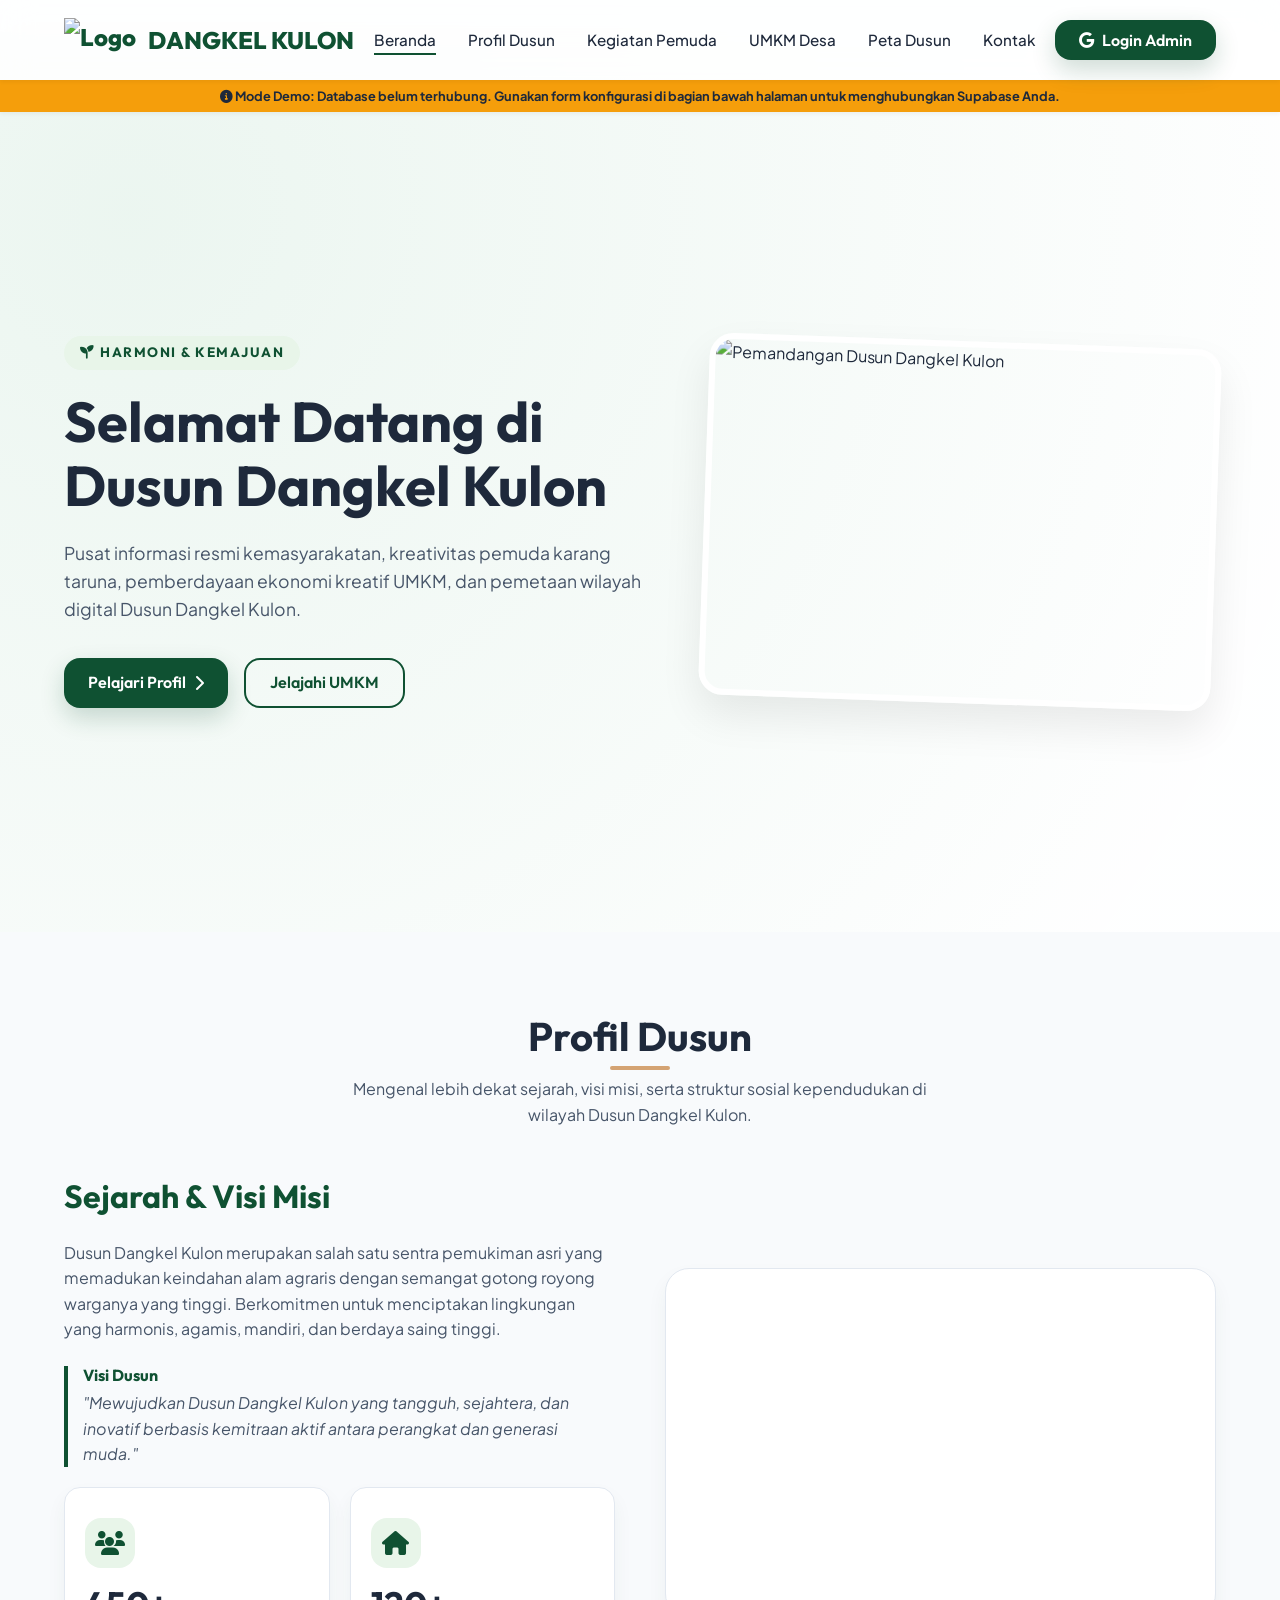
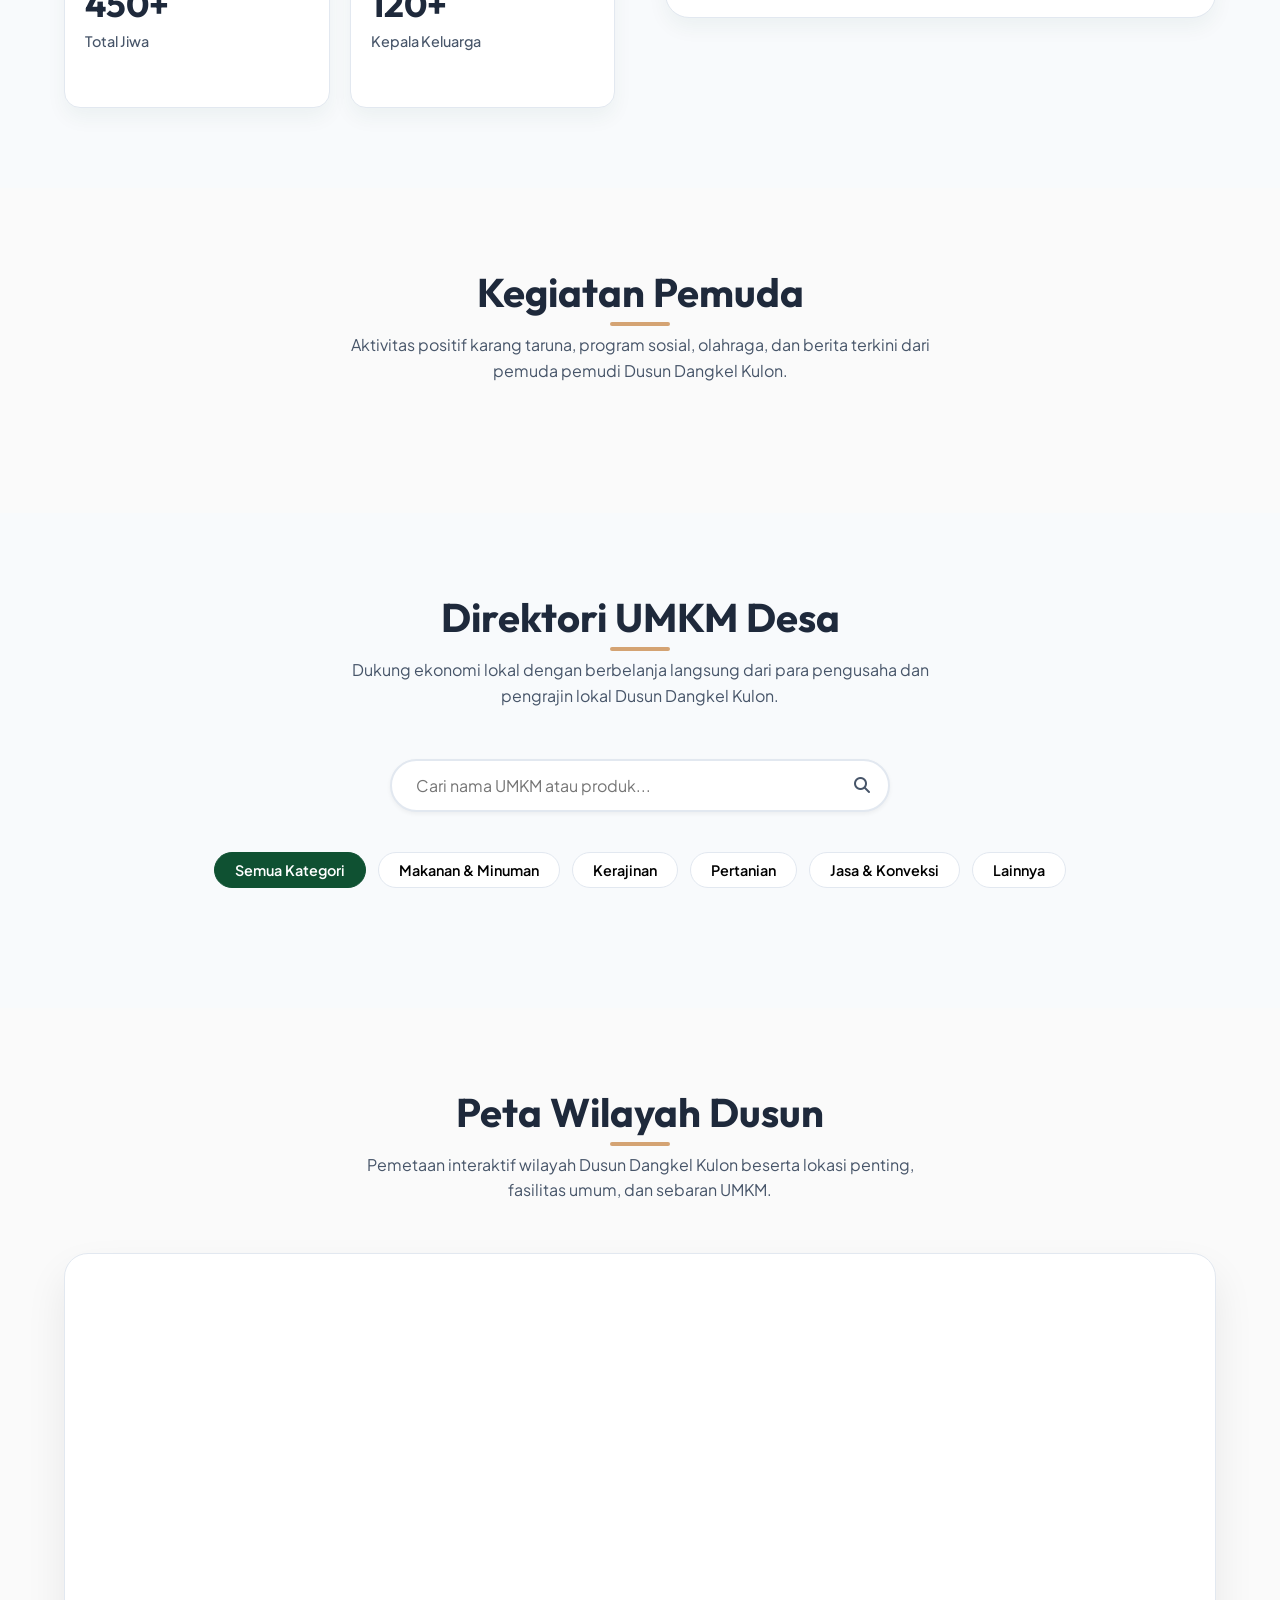
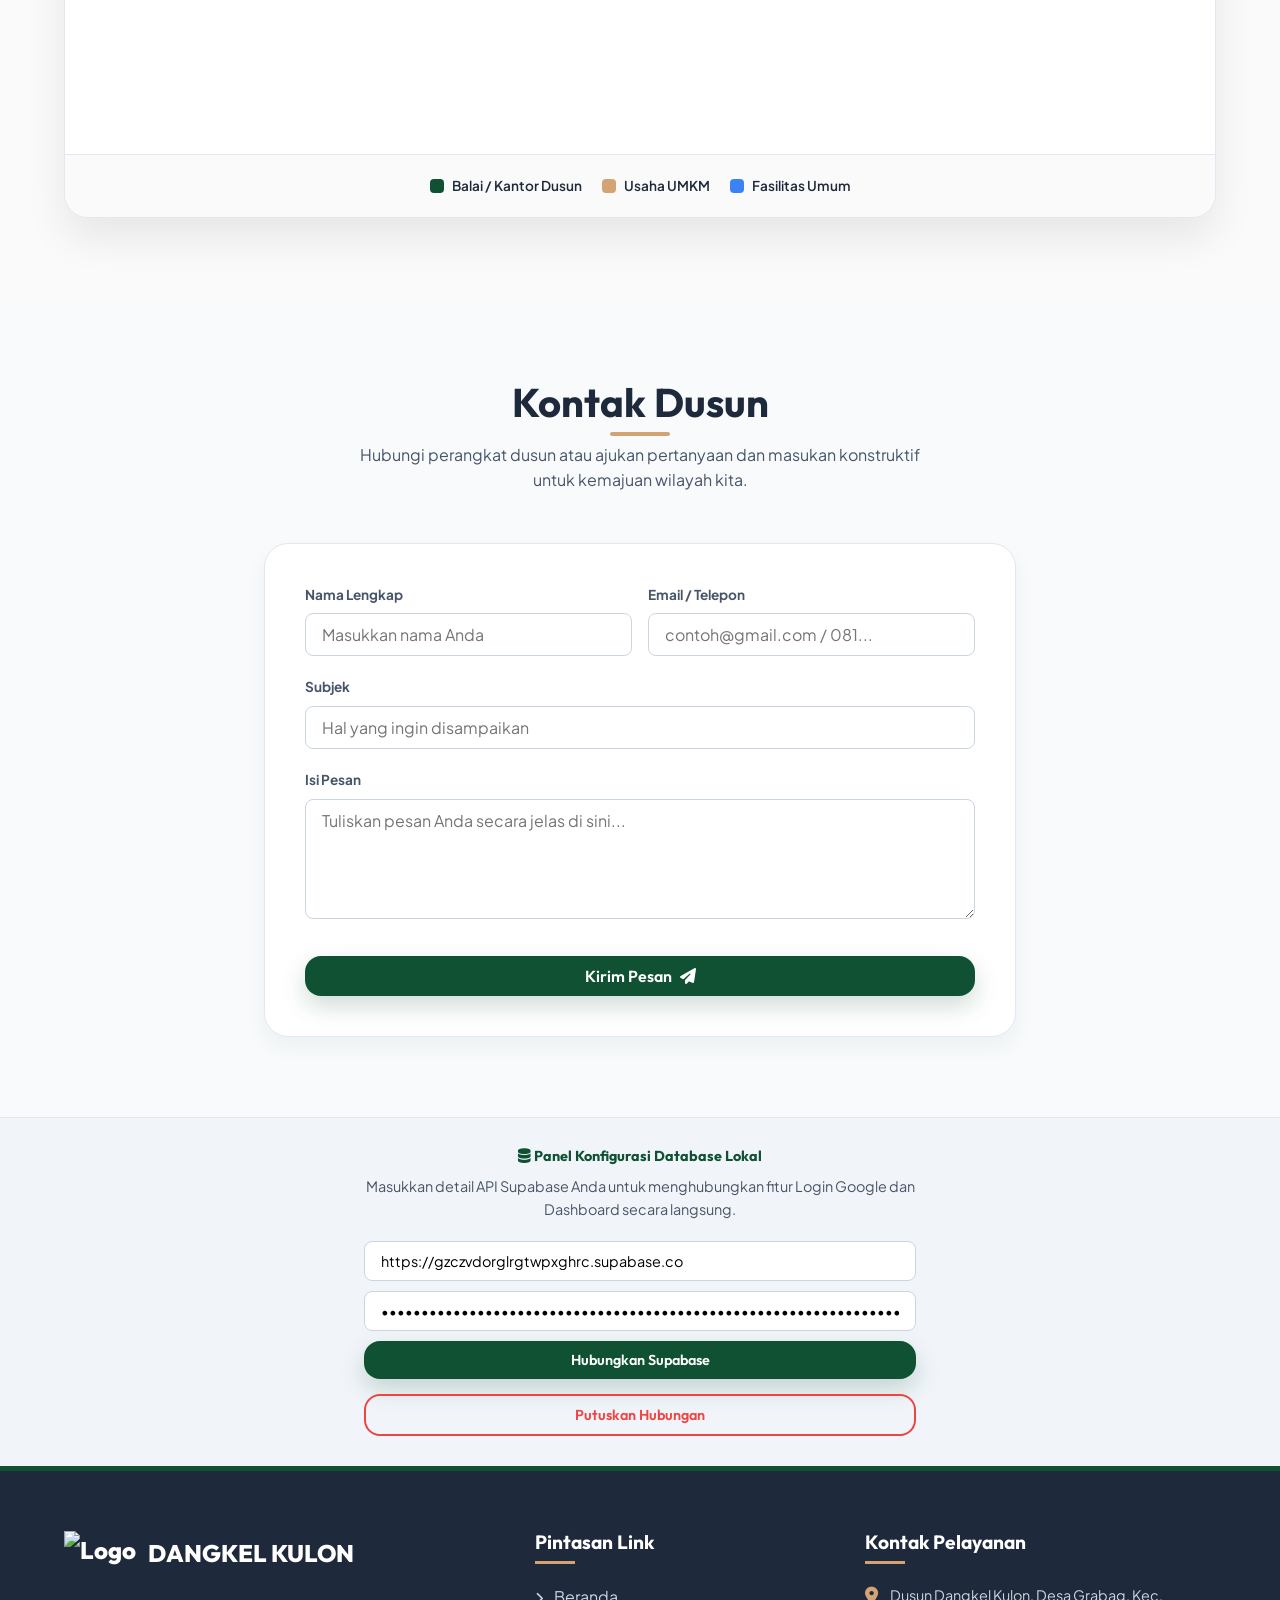
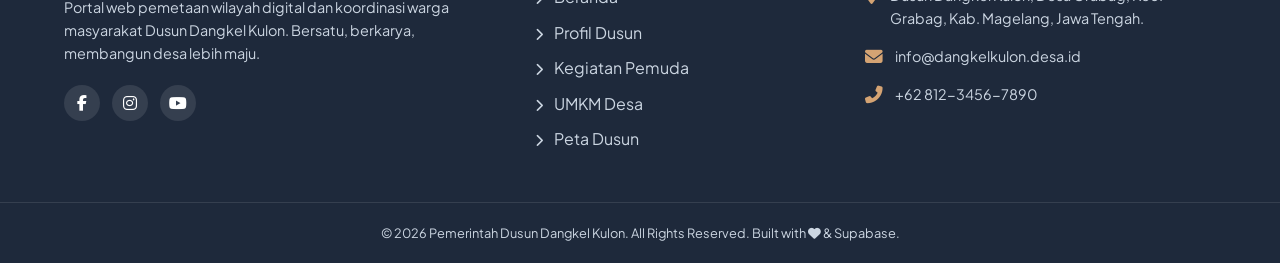
==== dashboard.html @ e0dc28b3 "refactor: rename supabase client variable to sb and add cache-busting version query to script tags" ====
<!DOCTYPE html>
<html lang="id">
<head>
  <meta charset="UTF-8">
  <meta name="viewport" content="width=device-width, initial-scale=1.0">
  <title>Dashboard Pengelolaan Web Dusun Dangkel Kulon</title>
  
  <!-- Favicon -->
  <link rel="icon" type="image/png" href="https://cdn-icons-png.flaticon.com/512/8030/8030147.png">

  <!-- Google Fonts -->
  <link href="https://fonts.googleapis.com/css2?family=Outfit:wght@300;400;500;600;700;800&family=Plus+Jakarta+Sans:wght@300;400;500;600;700;800&display=swap" rel="stylesheet">
  
  <!-- FontAwesome Icons -->
  <link rel="stylesheet" href="https://cdnjs.cloudflare.com/ajax/libs/font-awesome/6.4.0/css/all.min.css">
  
  <!-- Leaflet Map CSS (untuk picker koordinat UMKM) -->
  <link rel="stylesheet" href="https://unpkg.com/leaflet@1.9.4/dist/leaflet.css" integrity="sha256-p4NxAoJBhIIN+hmNHrzRCf9tD/miZyoHS5obTRR9BMY=" crossorigin="" />
  
  <!-- Custom Stylesheet -->
  <link rel="stylesheet" href="style.css">
</head>
<body>

  <!-- Container Utama Aplikasi Dashboard -->
  <!-- Konten dalam div ini akan dirender secara dinamis oleh JavaScript di app.js -->
  <div id="dashboard-app">
    <div class="auth-wrapper">
      <div class="auth-card">
        <div class="logo">
          <img src="https://cdn-icons-png.flaticon.com/512/8030/8030147.png" alt="Logo" style="height: 45px;">
          <span>DANGKEL KULON</span>
        </div>
        <i class="fas fa-spinner fa-spin fa-2x text-primary" style="margin-bottom: 20px;"></i>
        <h3>Memeriksa Status Login...</h3>
        <p>Harap tunggu sementara sistem memverifikasi kredensial Google Auth Anda.</p>
      </div>
    </div>
  </div>

  <!-- ==========================================
       EXTERNAL SCRIPTS
       ========================================== -->
  
  <!-- Supabase Client JS SDK -->
  <script src="https://cdn.jsdelivr.net/npm/@supabase/supabase-js@2"></script>
  
  <!-- Leaflet Map JS -->
  <script src="https://unpkg.com/leaflet@1.9.4/dist/leaflet.js" integrity="sha256-20nQCchB9co0qIjJZRGuk2/Z9VM+kNiyxNV1lvTlZBo=" crossorigin=""></script>
  
  <!-- Main Script -->
  <script src="app.js?v=2"></script>

</body>
</html>
---- style.css ----
@import url('https://fonts.googleapis.com/css2?family=Outfit:wght@300;400;500;600;700;800&family=Plus+Jakarta+Sans:wght@300;400;500;600;700;800&display=swap');

:root {
  /* Color Palette */
  --primary: #0f5132;
  --primary-rgb: 15, 81, 50;
  --primary-light: #e8f5e9;
  --primary-hover: #146c43;
  --secondary: #d4a373;
  --secondary-hover: #c68a4c;
  --accent: #ffb703;
  --dark: #1e293b;
  --light: #f8fafc;
  --gray-50: #fafafa;
  --gray-100: #f1f5f9;
  --gray-200: #e2e8f0;
  --gray-300: #cbd5e1;
  --gray-600: #475569;
  --gray-800: #1e293b;
  --white: #ffffff;
  
  /* Status Colors */
  --success: #10b981;
  --warning: #f59e0b;
  --danger: #ef4444;
  --info: #3b82f6;

  /* Typography */
  --font-header: 'Outfit', sans-serif;
  --font-body: 'Plus Jakarta Sans', sans-serif;

  /* Layout & Spacing */
  --container-width: 1200px;
  --header-height: 80px;
  --border-radius-sm: 8px;
  --border-radius-md: 16px;
  --border-radius-lg: 24px;
  --border-radius-full: 9999px;

  /* Elevation / Shadows */
  --shadow-sm: 0 2px 4px rgba(0, 0, 0, 0.05);
  --shadow-md: 0 10px 20px rgba(15, 81, 50, 0.05);
  --shadow-lg: 0 20px 40px rgba(0, 0, 0, 0.08);
  --shadow-primary: 0 10px 25px rgba(15, 81, 50, 0.2);
  --shadow-glass: 0 8px 32px 0 rgba(15, 81, 50, 0.06);

  /* Transitions */
  --transition-fast: 0.2s ease;
  --transition-normal: 0.3s cubic-bezier(0.4, 0, 0.2, 1);
  --transition-slow: 0.5s ease;
}

/* 1. RESET & GENERAL STYLES */
*, *::before, *::after {
  box-sizing: border-box;
  margin: 0;
  padding: 0;
}

html {
  scroll-behavior: smooth;
  font-size: 16px;
}

body {
  font-family: var(--font-body);
  color: var(--dark);
  background-color: var(--light);
  line-height: 1.6;
  overflow-x: hidden;
  -webkit-font-smoothing: antialiased;
}

h1, h2, h3, h4, h5, h6 {
  font-family: var(--font-header);
  font-weight: 700;
  line-height: 1.2;
  color: var(--dark);
}

a {
  text-decoration: none;
  color: inherit;
  transition: var(--transition-fast);
}

button, input, select, textarea {
  font-family: inherit;
  font-size: inherit;
  outline: none;
}

img {
  max-width: 100%;
  height: auto;
  display: block;
}

/* Custom Scrollbar */
::-webkit-scrollbar {
  width: 10px;
}
::-webkit-scrollbar-track {
  background: var(--gray-100);
}
::-webkit-scrollbar-thumb {
  background: var(--primary);
  border-radius: var(--border-radius-full);
  border: 2px solid var(--gray-100);
}
::-webkit-scrollbar-thumb:hover {
  background: var(--primary-hover);
}

/* Utility Classes */
.container {
  width: 100%;
  max-width: var(--container-width);
  margin: 0 auto;
  padding: 0 1.5rem;
}

.section {
  padding: 80px 0;
  position: relative;
}

.section-bg {
  background-color: var(--gray-50);
}

.text-center { text-align: center; }
.text-primary { color: var(--primary); }
.text-secondary { color: var(--secondary); }
.text-muted { color: var(--gray-600); }

.section-header {
  max-width: 600px;
  margin: 0 auto 50px auto;
}

.section-header h2 {
  font-size: 2.5rem;
  margin-bottom: 1rem;
  position: relative;
  display: inline-block;
}

.section-header h2::after {
  content: '';
  position: absolute;
  bottom: -10px;
  left: 50%;
  transform: translateX(-50%);
  width: 60px;
  height: 4px;
  background-color: var(--secondary);
  border-radius: var(--border-radius-full);
}

.btn {
  display: inline-flex;
  align-items: center;
  justify-content: center;
  gap: 8px;
  padding: 10px 24px;
  border-radius: var(--border-radius-md);
  font-family: var(--font-header);
  font-weight: 600;
  cursor: pointer;
  transition: var(--transition-normal);
  border: none;
}

.btn-primary {
  background-color: var(--primary);
  color: var(--white);
  box-shadow: var(--shadow-primary);
}

.btn-primary:hover {
  background-color: var(--primary-hover);
  transform: translateY(-2px);
  box-shadow: 0 12px 28px rgba(15, 81, 50, 0.3);
}

.btn-secondary {
  background-color: var(--secondary);
  color: var(--white);
}

.btn-secondary:hover {
  background-color: var(--secondary-hover);
  transform: translateY(-2px);
}

.btn-outline {
  background-color: transparent;
  border: 2px solid var(--primary);
  color: var(--primary);
}

.btn-outline:hover {
  background-color: var(--primary);
  color: var(--white);
}

.btn-icon {
  width: 40px;
  height: 40px;
  border-radius: var(--border-radius-full);
  padding: 0;
}

/* 2. HEADER & NAVIGATION */
.header {
  height: var(--header-height);
  width: 100%;
  position: fixed;
  top: 0;
  left: 0;
  z-index: 1000;
  background-color: rgba(255, 255, 255, 0.85);
  backdrop-filter: blur(16px);
  -webkit-backdrop-filter: blur(16px);
  border-bottom: 1px solid var(--glass-border);
  box-shadow: var(--shadow-sm);
  transition: var(--transition-normal);
}

.header.scrolled {
  height: 70px;
  background-color: rgba(255, 255, 255, 0.95);
  box-shadow: var(--shadow-md);
}

.nav-container {
  display: flex;
  justify-content: space-between;
  align-items: center;
  height: 100%;
}

.logo {
  display: flex;
  align-items: center;
  gap: 12px;
  font-family: var(--font-header);
  font-weight: 800;
  font-size: 1.5rem;
  color: var(--primary);
}

.logo img {
  height: 45px;
  width: auto;
}

.nav-links {
  display: flex;
  align-items: center;
  gap: 32px;
  list-style: none;
}

.nav-links a {
  font-weight: 500;
  font-size: 0.95rem;
  color: var(--dark);
  position: relative;
  padding: 6px 0;
}

.nav-links a::after {
  content: '';
  position: absolute;
  bottom: 0;
  left: 0;
  width: 0;
  height: 2px;
  background-color: var(--primary);
  transition: var(--transition-normal);
}

.nav-links a:hover::after,
.nav-links a.active::after {
  width: 100%;
}

.nav-actions {
  display: flex;
  align-items: center;
  gap: 16px;
}

.burger {
  display: none;
  cursor: pointer;
  background: none;
  border: none;
  padding: 8px;
}

.burger span {
  display: block;
  width: 25px;
  height: 3px;
  background-color: var(--dark);
  margin: 5px 0;
  transition: var(--transition-normal);
  border-radius: var(--border-radius-full);
}

/* Burger Animation */
.burger.toggle .line1 { transform: rotate(-45deg) translate(-5px, 6px); }
.burger.toggle .line2 { opacity: 0; }
.burger.toggle .line3 { transform: rotate(45deg) translate(-5px, -6px); }


/* 3. HERO SECTION */
.hero {
  min-height: 100vh;
  display: flex;
  align-items: center;
  background: radial-gradient(circle at 10% 20%, rgba(230, 244, 235, 0.7) 0%, rgba(255, 255, 255, 0.9) 90%), url('https://images.unsplash.com/photo-1500382017468-9049fed747ef?ixlib=rb-4.0.3&auto=format&fit=crop&w=1920&q=80');
  background-size: cover;
  background-position: center;
  padding-top: var(--header-height);
  position: relative;
}

.hero-grid {
  display: grid;
  grid-template-columns: 1.1fr 0.9fr;
  gap: 40px;
  align-items: center;
}

.hero-content {
  animation: fadeInUp 0.8s ease;
}

.hero-tag {
  background-color: var(--primary-light);
  color: var(--primary);
  font-family: var(--font-header);
  font-weight: 700;
  font-size: 0.85rem;
  text-transform: uppercase;
  letter-spacing: 1.5px;
  padding: 6px 16px;
  border-radius: var(--border-radius-full);
  display: inline-block;
  margin-bottom: 20px;
}

.hero-content h1 {
  font-size: 3.5rem;
  color: var(--dark);
  margin-bottom: 20px;
  line-height: 1.15;
}

.hero-content p {
  font-size: 1.1rem;
  color: var(--gray-600);
  margin-bottom: 35px;
}

.hero-buttons {
  display: flex;
  gap: 16px;
}

.hero-media {
  position: relative;
  display: flex;
  justify-content: center;
  align-items: center;
  animation: fadeInSlow 1.2s ease;
}

.hero-image-wrapper {
  position: relative;
  border-radius: var(--border-radius-lg);
  overflow: hidden;
  box-shadow: var(--shadow-lg);
  border: 6px solid var(--white);
  transform: rotate(2deg);
  transition: var(--transition-normal);
}

.hero-image-wrapper:hover {
  transform: rotate(0) scale(1.02);
}

/* 4. PROFILE DUSUN & STATS */
.profile-grid {
  display: grid;
  grid-template-columns: 1fr 1fr;
  gap: 50px;
  align-items: center;
}

.profile-info h3 {
  font-size: 2rem;
  margin-bottom: 1.5rem;
  color: var(--primary);
}

.profile-info p {
  margin-bottom: 1.5rem;
  color: var(--gray-600);
}

.stats-container {
  display: grid;
  grid-template-columns: repeat(2, 1fr);
  gap: 20px;
}

.stat-card {
  background-color: var(--white);
  padding: 30px 20px;
  border-radius: var(--border-radius-md);
  box-shadow: var(--shadow-md);
  border: 1px solid var(--gray-200);
  transition: var(--transition-normal);
}

.stat-card:hover {
  transform: translateY(-5px);
  border-color: var(--primary);
}

.stat-card .stat-icon {
  width: 50px;
  height: 50px;
  border-radius: var(--border-radius-md);
  background-color: var(--primary-light);
  color: var(--primary);
  display: flex;
  align-items: center;
  justify-content: center;
  font-size: 1.5rem;
  margin-bottom: 15px;
}

.stat-card h4 {
  font-size: 2.2rem;
  color: var(--dark);
  margin-bottom: 5px;
}

.stat-card p {
  font-size: 0.9rem;
  color: var(--gray-600);
  font-weight: 500;
}

.chart-wrapper {
  background-color: var(--white);
  border-radius: var(--border-radius-lg);
  padding: 30px;
  box-shadow: var(--shadow-md);
  border: 1px solid var(--gray-200);
  height: 350px;
}

/* 5. KEGIATAN PEMUDA (NEWS) */
.news-grid {
  display: grid;
  grid-template-columns: repeat(auto-fill, minmax(350px, 1fr));
  gap: 30px;
}

.news-card {
  background-color: var(--white);
  border-radius: var(--border-radius-md);
  overflow: hidden;
  box-shadow: var(--shadow-md);
  border: 1px solid var(--gray-200);
  transition: var(--transition-normal);
  display: flex;
  flex-direction: column;
}

.news-card:hover {
  transform: translateY(-8px);
  box-shadow: var(--shadow-lg);
  border-color: var(--primary-light);
}

.news-image {
  height: 220px;
  overflow: hidden;
  position: relative;
}

.news-image img {
  width: 100%;
  height: 100%;
  object-fit: cover;
  transition: var(--transition-slow);
}

.news-card:hover .news-image img {
  transform: scale(1.08);
}

.news-badge {
  position: absolute;
  top: 15px;
  left: 15px;
  background-color: var(--accent);
  color: var(--dark);
  font-family: var(--font-header);
  font-weight: 700;
  font-size: 0.75rem;
  padding: 4px 12px;
  border-radius: var(--border-radius-full);
}

.news-content {
  padding: 24px;
  display: flex;
  flex-direction: column;
  flex-grow: 1;
}

.news-meta {
  display: flex;
  gap: 16px;
  font-size: 0.8rem;
  color: var(--gray-600);
  margin-bottom: 12px;
}

.news-meta span {
  display: flex;
  align-items: center;
  gap: 6px;
}

.news-title {
  font-size: 1.25rem;
  margin-bottom: 12px;
  color: var(--dark);
  line-height: 1.4;
}

.news-excerpt {
  color: var(--gray-600);
  font-size: 0.95rem;
  margin-bottom: 20px;
  display: -webkit-box;
  -webkit-line-clamp: 3;
  -webkit-box-orient: vertical;
  overflow: hidden;
  text-overflow: ellipsis;
}

.news-footer {
  margin-top: auto;
  border-top: 1px solid var(--gray-200);
  padding-top: 15px;
  display: flex;
  justify-content: space-between;
  align-items: center;
}

.author-info {
  display: flex;
  align-items: center;
  gap: 8px;
  font-size: 0.85rem;
  font-weight: 600;
}

.author-info img {
  width: 28px;
  height: 28px;
  border-radius: var(--border-radius-full);
}

.read-more-link {
  color: var(--primary);
  font-weight: 700;
  font-size: 0.9rem;
  display: inline-flex;
  align-items: center;
  gap: 4px;
}

.read-more-link:hover {
  color: var(--primary-hover);
}

/* 6. UMKM DIRECTORY */
.umkm-filters {
  display: flex;
  justify-content: center;
  flex-wrap: wrap;
  gap: 12px;
  margin-bottom: 40px;
}

.filter-btn {
  background-color: var(--white);
  border: 1px solid var(--gray-200);
  padding: 8px 20px;
  border-radius: var(--border-radius-full);
  font-weight: 600;
  font-size: 0.9rem;
  cursor: pointer;
  transition: var(--transition-normal);
}

.filter-btn:hover,
.filter-btn.active {
  background-color: var(--primary);
  color: var(--white);
  border-color: var(--primary);
}

.umkm-search {
  max-width: 500px;
  margin: 0 auto 40px auto;
  position: relative;
}

.umkm-search input {
  width: 100%;
  padding: 14px 24px;
  padding-right: 50px;
  border-radius: var(--border-radius-full);
  border: 2px solid var(--gray-200);
  background-color: var(--white);
  box-shadow: var(--shadow-sm);
  transition: var(--transition-normal);
}

.umkm-search input:focus {
  border-color: var(--primary);
  box-shadow: var(--shadow-md);
}

.umkm-search i {
  position: absolute;
  top: 50%;
  right: 20px;
  transform: translateY(-50%);
  color: var(--gray-600);
}

.umkm-grid {
  display: grid;
  grid-template-columns: repeat(auto-fill, minmax(300px, 1fr));
  gap: 30px;
}

.umkm-card {
  background-color: var(--white);
  border-radius: var(--border-radius-md);
  overflow: hidden;
  box-shadow: var(--shadow-md);
  border: 1px solid var(--gray-200);
  transition: var(--transition-normal);
  display: flex;
  flex-direction: column;
}

.umkm-card:hover {
  transform: translateY(-8px);
  box-shadow: var(--shadow-lg);
  border-color: var(--primary-light);
}

.umkm-image {
  height: 200px;
  position: relative;
  overflow: hidden;
}

.umkm-image img {
  width: 100%;
  height: 100%;
  object-fit: cover;
  transition: var(--transition-slow);
}

.umkm-card:hover .umkm-image img {
  transform: scale(1.08);
}

.umkm-category {
  position: absolute;
  top: 15px;
  left: 15px;
  background-color: rgba(15, 81, 50, 0.95);
  color: var(--white);
  font-family: var(--font-header);
  font-weight: 600;
  font-size: 0.75rem;
  padding: 4px 12px;
  border-radius: var(--border-radius-full);
}

.umkm-content {
  padding: 24px;
  display: flex;
  flex-direction: column;
  flex-grow: 1;
}

.umkm-title {
  font-size: 1.25rem;
  margin-bottom: 8px;
  color: var(--dark);
}

.umkm-owner {
  font-size: 0.85rem;
  color: var(--secondary);
  font-weight: 700;
  text-transform: uppercase;
  margin-bottom: 12px;
}

.umkm-desc {
  font-size: 0.9rem;
  color: var(--gray-600);
  margin-bottom: 20px;
  line-height: 1.5;
}

.umkm-contact {
  margin-top: auto;
  border-top: 1px solid var(--gray-100);
  padding-top: 15px;
  display: flex;
  justify-content: space-between;
  align-items: center;
}

.umkm-address {
  font-size: 0.8rem;
  color: var(--gray-600);
  display: flex;
  align-items: center;
  gap: 4px;
}

.btn-whatsapp {
  background-color: #25d366;
  color: var(--white);
  padding: 6px 12px;
  font-size: 0.8rem;
  border-radius: var(--border-radius-sm);
  display: inline-flex;
  align-items: center;
  gap: 6px;
  font-weight: 700;
}

.btn-whatsapp:hover {
  background-color: #128c7e;
  color: var(--white);
}

/* 7. PETA DUSUN */
.map-section {
  position: relative;
}

.map-card {
  background-color: var(--white);
  border-radius: var(--border-radius-lg);
  overflow: hidden;
  box-shadow: var(--shadow-lg);
  border: 1px solid var(--gray-200);
}

#map {
  height: 500px;
  width: 100%;
  z-index: 10;
}

.map-legend {
  padding: 20px;
  background-color: var(--gray-50);
  border-top: 1px solid var(--gray-200);
  display: flex;
  gap: 20px;
  flex-wrap: wrap;
  justify-content: center;
}

.legend-item {
  display: flex;
  align-items: center;
  gap: 8px;
  font-size: 0.85rem;
  font-weight: 600;
}

.legend-icon {
  width: 14px;
  height: 14px;
  border-radius: 4px;
}

/* 8. FOOTER */
.footer {
  background-color: var(--dark);
  color: var(--gray-300);
  padding: 60px 0 20px 0;
  border-top: 5px solid var(--primary);
}

.footer-grid {
  display: grid;
  grid-template-columns: 1.2fr 0.8fr 1fr;
  gap: 50px;
  margin-bottom: 40px;
}

.footer-info .footer-logo {
  color: var(--white);
  margin-bottom: 20px;
}

.footer-info p {
  font-size: 0.9rem;
  line-height: 1.6;
  margin-bottom: 20px;
}

.footer-links h4,
.footer-contact h4 {
  color: var(--white);
  font-size: 1.2rem;
  margin-bottom: 20px;
  position: relative;
  padding-bottom: 10px;
}

.footer-links h4::after,
.footer-contact h4::after {
  content: '';
  position: absolute;
  bottom: 0;
  left: 0;
  width: 40px;
  height: 3px;
  background-color: var(--secondary);
}

.footer-links ul {
  list-style: none;
}

.footer-links li {
  margin-bottom: 10px;
}

.footer-links a:hover {
  color: var(--white);
  padding-left: 5px;
}

.footer-contact ul {
  list-style: none;
}

.footer-contact li {
  display: flex;
  gap: 12px;
  margin-bottom: 15px;
  font-size: 0.9rem;
}

.footer-contact i {
  color: var(--secondary);
  font-size: 1.1rem;
  margin-top: 3px;
}

.footer-socials {
  display: flex;
  gap: 12px;
}

.social-icon {
  width: 36px;
  height: 36px;
  border-radius: var(--border-radius-full);
  background-color: rgba(255, 255, 255, 0.1);
  display: flex;
  align-items: center;
  justify-content: center;
  color: var(--white);
  transition: var(--transition-normal);
}

.social-icon:hover {
  background-color: var(--primary);
  transform: translateY(-3px);
}

.footer-bottom {
  text-align: center;
  border-top: 1px solid rgba(255, 255, 255, 0.1);
  padding-top: 20px;
  font-size: 0.8rem;
}

/* 9. DASHBOARD SPECIFIC STYLES */
.dashboard-wrapper {
  display: flex;
  min-height: 100vh;
  background-color: var(--gray-100);
}

.sidebar {
  width: 260px;
  background-color: var(--dark);
  color: var(--white);
  display: flex;
  flex-direction: column;
  position: fixed;
  height: 100vh;
  left: 0;
  top: 0;
  z-index: 100;
  transition: var(--transition-normal);
}

.sidebar-brand {
  height: 80px;
  display: flex;
  align-items: center;
  padding: 0 24px;
  border-bottom: 1px solid rgba(255, 255, 255, 0.05);
}

.sidebar-menu {
  list-style: none;
  padding: 24px 0;
  flex-grow: 1;
}

.sidebar-menu-item {
  padding: 2px 16px;
  margin-bottom: 8px;
}

.sidebar-menu-link {
  display: flex;
  align-items: center;
  gap: 12px;
  padding: 12px 16px;
  border-radius: var(--border-radius-md);
  color: var(--gray-300);
  font-weight: 500;
  font-size: 0.95rem;
}

.sidebar-menu-link:hover,
.sidebar-menu-item.active .sidebar-menu-link {
  background-color: rgba(255, 255, 255, 0.05);
  color: var(--white);
}

.sidebar-menu-item.active .sidebar-menu-link {
  border-left: 4px solid var(--secondary);
  background-color: rgba(255, 255, 255, 0.08);
}

.sidebar-footer {
  padding: 20px 24px;
  border-top: 1px solid rgba(255, 255, 255, 0.05);
  display: flex;
  align-items: center;
  gap: 12px;
}

.sidebar-avatar {
  width: 40px;
  height: 40px;
  border-radius: var(--border-radius-full);
  border: 2px solid var(--secondary);
}

.sidebar-user-info h5 {
  color: var(--white);
  font-size: 0.9rem;
}

.sidebar-user-info p {
  color: var(--gray-600);
  font-size: 0.75rem;
}

.btn-logout {
  width: 32px;
  height: 32px;
  background: none;
  border: none;
  color: var(--danger);
  cursor: pointer;
  display: flex;
  align-items: center;
  justify-content: center;
  border-radius: var(--border-radius-sm);
}

.btn-logout:hover {
  background-color: rgba(239, 68, 68, 0.1);
}

.dashboard-main {
  flex-grow: 1;
  margin-left: 260px;
  padding: 40px;
}

.dashboard-header {
  display: flex;
  justify-content: space-between;
  align-items: center;
  margin-bottom: 40px;
}

.dashboard-header h1 {
  font-size: 2rem;
}

.pending-banner {
  background-color: var(--warning);
  color: var(--dark);
  padding: 16px 24px;
  border-radius: var(--border-radius-md);
  margin-bottom: 30px;
  display: flex;
  align-items: center;
  gap: 16px;
  font-weight: 600;
  box-shadow: var(--shadow-sm);
  animation: pulse 2s infinite;
}

.rejected-banner {
  background-color: var(--danger);
  color: var(--white);
  padding: 16px 24px;
  border-radius: var(--border-radius-md);
  margin-bottom: 30px;
  display: flex;
  align-items: center;
  gap: 16px;
  font-weight: 600;
  box-shadow: var(--shadow-sm);
}

/* Dashboard Panels / Tabs */
.dashboard-panel {
  display: none;
}

.dashboard-panel.active {
  display: block;
}

/* Card & Tables in Dashboard */
.card-grid {
  display: grid;
  grid-template-columns: repeat(auto-fill, minmax(280px, 1fr));
  gap: 20px;
  margin-bottom: 40px;
}

.dash-card {
  background-color: var(--white);
  border-radius: var(--border-radius-md);
  padding: 24px;
  box-shadow: var(--shadow-sm);
  border: 1px solid var(--gray-200);
}

.dash-card-header {
  display: flex;
  justify-content: space-between;
  align-items: center;
  color: var(--gray-600);
  font-size: 0.9rem;
  margin-bottom: 12px;
}

.dash-card-value {
  font-size: 2.2rem;
  font-weight: 700;
  color: var(--dark);
  font-family: var(--font-header);
}

.table-wrapper {
  background-color: var(--white);
  border-radius: var(--border-radius-md);
  box-shadow: var(--shadow-sm);
  border: 1px solid var(--gray-200);
  overflow-x: auto;
  margin-bottom: 30px;
}

table {
  width: 100%;
  border-collapse: collapse;
  text-align: left;
}

th {
  background-color: var(--gray-50);
  color: var(--gray-600);
  font-weight: 700;
  font-size: 0.85rem;
  padding: 16px 24px;
  border-bottom: 1px solid var(--gray-200);
  text-transform: uppercase;
}

td {
  padding: 16px 24px;
  border-bottom: 1px solid var(--gray-200);
  font-size: 0.95rem;
  vertical-align: middle;
}

tr:last-child td {
  border-bottom: none;
}

tr:hover td {
  background-color: var(--gray-50);
}

.badge {
  padding: 4px 10px;
  border-radius: var(--border-radius-full);
  font-size: 0.75rem;
  font-weight: 700;
  display: inline-block;
}

.badge-pending {
  background-color: #fef3c7;
  color: #d97706;
}

.badge-approved {
  background-color: #d1fae5;
  color: #059669;
}

.badge-rejected {
  background-color: #fee2e2;
  color: #dc2626;
}

.actions-cell {
  display: flex;
  gap: 8px;
}

.btn-action {
  padding: 6px 12px;
  border-radius: var(--border-radius-sm);
  font-size: 0.8rem;
  font-weight: 600;
  cursor: pointer;
  border: none;
  display: inline-flex;
  align-items: center;
  gap: 4px;
  transition: var(--transition-fast);
}

.btn-edit {
  background-color: #eff6ff;
  color: #2563eb;
}

.btn-edit:hover {
  background-color: #dbeafe;
}

.btn-delete {
  background-color: #fef2f2;
  color: #dc2626;
}

.btn-delete:hover {
  background-color: #fee2e2;
}

.btn-approve {
  background-color: #d1fae5;
  color: #059669;
}

.btn-approve:hover {
  background-color: #a7f3d0;
}

.btn-reject {
  background-color: #fee2e2;
  color: #dc2626;
}

.btn-reject:hover {
  background-color: #fecaca;
}

/* Modals */
.modal {
  position: fixed;
  top: 0;
  left: 0;
  width: 100vw;
  height: 100vh;
  z-index: 1000;
  display: flex;
  align-items: center;
  justify-content: center;
  opacity: 0;
  pointer-events: none;
  transition: var(--transition-normal);
}

.modal.active {
  opacity: 1;
  pointer-events: all;
}

.modal-overlay {
  position: absolute;
  top: 0;
  left: 0;
  width: 100%;
  height: 100%;
  background-color: rgba(30, 41, 59, 0.6);
  backdrop-filter: blur(4px);
}

.modal-container {
  position: relative;
  background-color: var(--white);
  border-radius: var(--border-radius-lg);
  width: 90%;
  max-width: 600px;
  max-height: 85vh;
  overflow-y: auto;
  box-shadow: var(--shadow-lg);
  z-index: 10;
  transform: scale(0.9);
  transition: var(--transition-normal);
}

.modal.active .modal-container {
  transform: scale(1);
}

.modal-header {
  padding: 20px 24px;
  border-bottom: 1px solid var(--gray-200);
  display: flex;
  justify-content: space-between;
  align-items: center;
}

.modal-close {
  background: none;
  border: none;
  font-size: 1.5rem;
  color: var(--gray-600);
  cursor: pointer;
}

.modal-body {
  padding: 24px;
}

.modal-footer {
  padding: 16px 24px;
  border-top: 1px solid var(--gray-200);
  display: flex;
  justify-content: flex-end;
  gap: 12px;
}

/* Form Styles */
.form-group {
  margin-bottom: 20px;
}

.form-group label {
  display: block;
  font-size: 0.85rem;
  font-weight: 700;
  color: var(--gray-600);
  margin-bottom: 8px;
}

.form-control {
  width: 100%;
  padding: 10px 16px;
  border-radius: var(--border-radius-sm);
  border: 1px solid var(--gray-300);
  background-color: var(--white);
  transition: var(--transition-fast);
}

.form-control:focus {
  border-color: var(--primary);
  box-shadow: 0 0 0 3px rgba(15, 81, 50, 0.1);
}

textarea.form-control {
  resize: vertical;
  min-height: 120px;
}

.form-row {
  display: grid;
  grid-template-columns: 1fr 1fr;
  gap: 16px;
}

/* Auth Page specific styling if nested */
.auth-wrapper {
  min-height: 100vh;
  display: flex;
  align-items: center;
  justify-content: center;
  background: radial-gradient(circle at 10% 20%, rgba(230, 244, 235, 0.7) 0%, rgba(255, 255, 255, 0.9) 90%), url('https://images.unsplash.com/photo-1500382017468-9049fed747ef?ixlib=rb-4.0.3&auto=format&fit=crop&w=1920&q=80');
  background-size: cover;
  padding: 24px;
}

.auth-card {
  background-color: var(--white);
  padding: 40px;
  border-radius: var(--border-radius-lg);
  box-shadow: var(--shadow-lg);
  width: 100%;
  max-width: 420px;
  text-align: center;
  border: 1px solid var(--gray-200);
}

.auth-card .logo {
  justify-content: center;
  margin-bottom: 30px;
}

.auth-card h2 {
  font-size: 1.8rem;
  margin-bottom: 8px;
}

.auth-card p {
  color: var(--gray-600);
  margin-bottom: 30px;
  font-size: 0.95rem;
}

.btn-google {
  background-color: var(--white);
  border: 1px solid var(--gray-300);
  color: var(--dark);
  width: 100%;
  padding: 12px 24px;
  border-radius: var(--border-radius-md);
  font-weight: 600;
  display: inline-flex;
  align-items: center;
  justify-content: center;
  gap: 12px;
  box-shadow: var(--shadow-sm);
  cursor: pointer;
  transition: var(--transition-normal);
}

.btn-google:hover {
  background-color: var(--gray-50);
  border-color: var(--gray-400);
  transform: translateY(-1px);
  box-shadow: var(--shadow-md);
}

.btn-google img {
  width: 20px;
  height: 20px;
}

/* Toast Notifications */
.toast-container {
  position: fixed;
  bottom: 24px;
  right: 24px;
  z-index: 1001;
  display: flex;
  flex-direction: column;
  gap: 12px;
}

.toast {
  background-color: var(--white);
  color: var(--dark);
  padding: 16px 24px;
  border-radius: var(--border-radius-md);
  box-shadow: var(--shadow-lg);
  border-left: 6px solid var(--primary);
  display: flex;
  align-items: center;
  gap: 12px;
  font-weight: 600;
  font-size: 0.9rem;
  animation: slideInRight 0.3s ease;
  min-width: 280px;
  max-width: 400px;
}

.toast.success { border-left-color: var(--success); }
.toast.error { border-left-color: var(--danger); }
.toast.warning { border-left-color: var(--warning); }

/* 10. KEYFRAME ANIMATIONS */
@keyframes fadeInUp {
  from {
    opacity: 0;
    transform: translateY(20px);
  }
  to {
    opacity: 1;
    transform: translateY(0);
  }
}

@keyframes fadeInSlow {
  from { opacity: 0; }
  to { opacity: 1; }
}

@keyframes slideInRight {
  from {
    transform: translateX(100%);
    opacity: 0;
  }
  to {
    transform: translateX(0);
    opacity: 1;
  }
}

@keyframes pulse {
  0% {
    box-shadow: 0 0 0 0 rgba(245, 158, 11, 0.4);
  }
  70% {
    box-shadow: 0 0 0 10px rgba(245, 158, 11, 0);
  }
  100% {
    box-shadow: 0 0 0 0 rgba(245, 158, 11, 0);
  }
}

/* 11. RESPONSIVE DESIGN */
@media (max-width: 992px) {
  .hero-grid {
    grid-template-columns: 1fr;
    gap: 50px;
    text-align: center;
  }
  .hero-buttons {
    justify-content: center;
  }
  .hero-media {
    order: -1;
  }
  .profile-grid {
    grid-template-columns: 1fr;
    gap: 40px;
  }
  .sidebar {
    width: 80px;
  }
  .sidebar-brand h3,
  .sidebar-menu-link span,
  .sidebar-user-info {
    display: none;
  }
  .sidebar-menu-link {
    justify-content: center;
    padding: 12px;
  }
  .dashboard-main {
    margin-left: 80px;
  }
}

@media (max-width: 768px) {
  html {
    font-size: 14px;
  }
  .hero-content h1 {
    font-size: 2.8rem;
  }
  .nav-links {
    position: fixed;
    top: var(--header-height);
    left: -100%;
    width: 100%;
    height: calc(100vh - var(--header-height));
    background-color: var(--white);
    flex-direction: column;
    padding: 40px 0;
    gap: 24px;
    transition: var(--transition-normal);
    box-shadow: var(--shadow-lg);
    border-top: 1px solid var(--gray-200);
  }
  .nav-links.active {
    left: 0;
  }
  .burger {
    display: block;
  }
  .footer-grid {
    grid-template-columns: 1fr;
    gap: 40px;
  }
  .dashboard-main {
    padding: 20px;
  }
  .form-row {
    grid-template-columns: 1fr;
  }
}
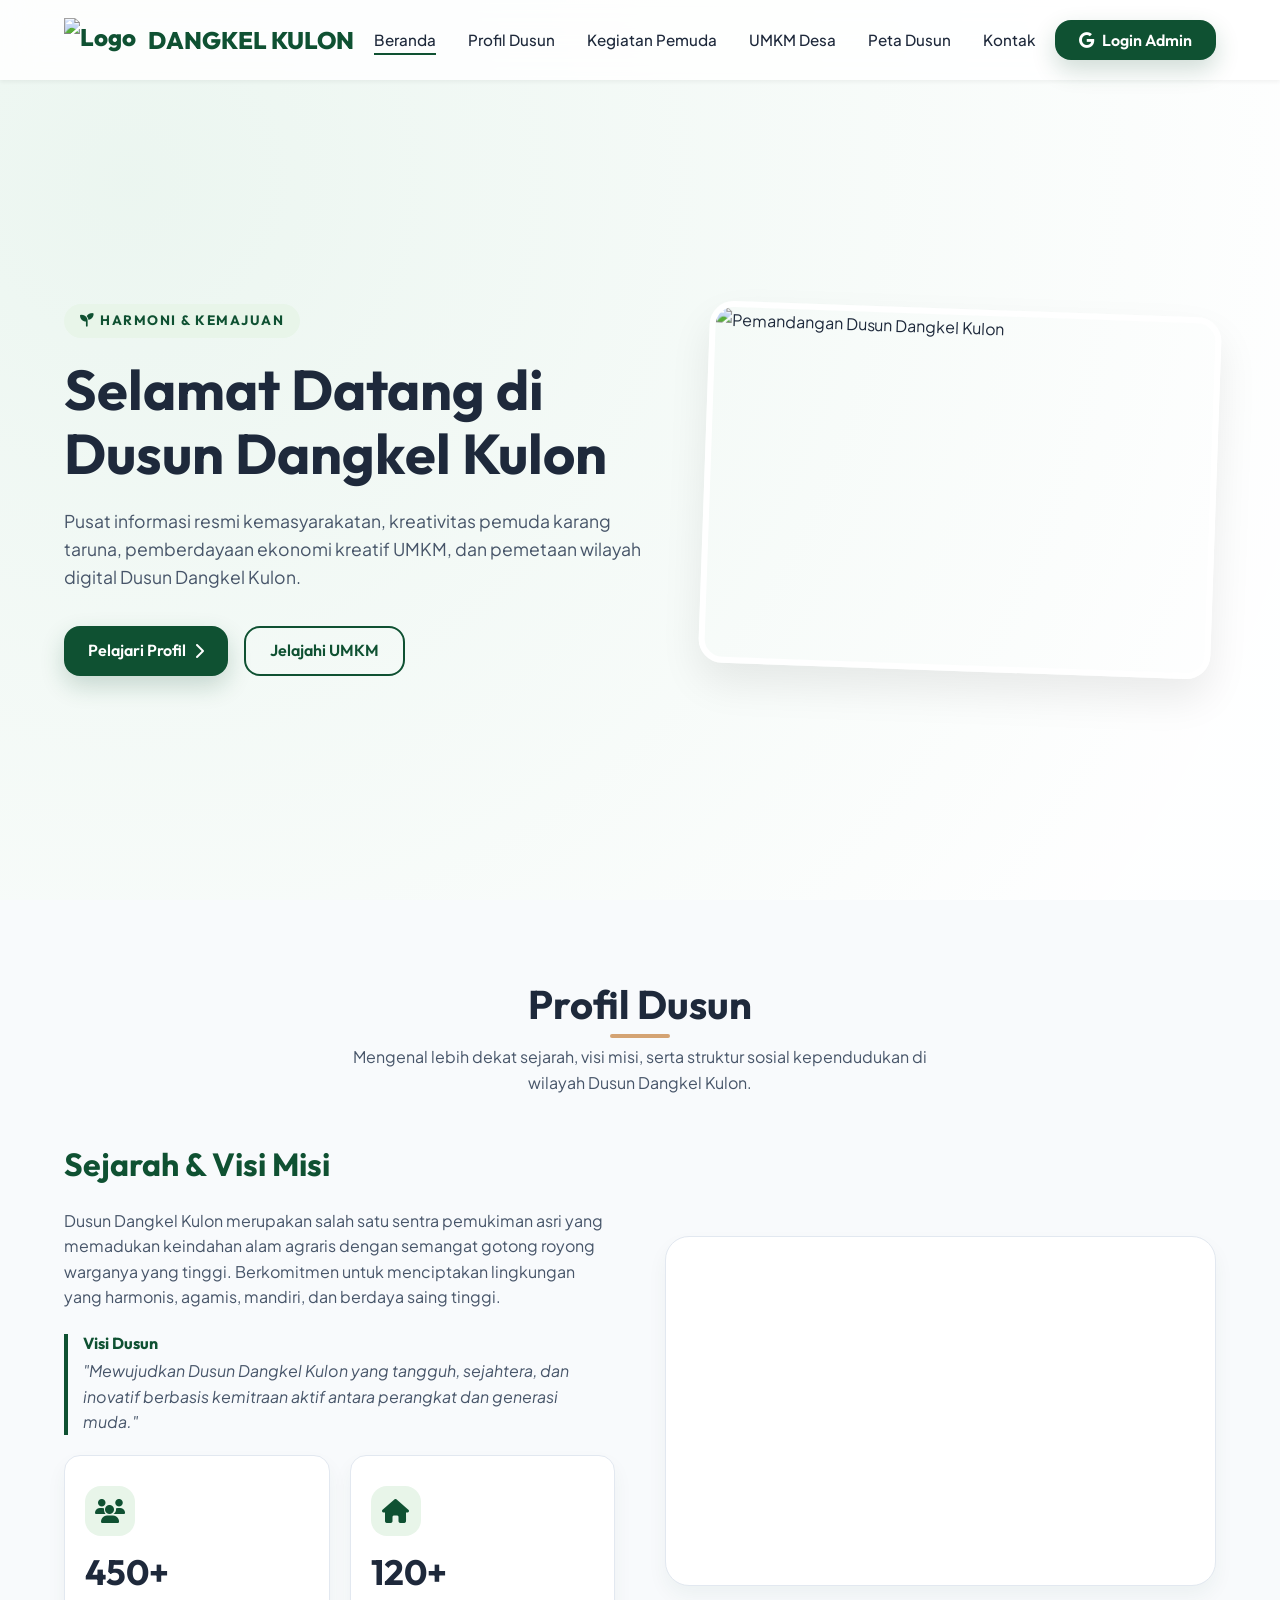
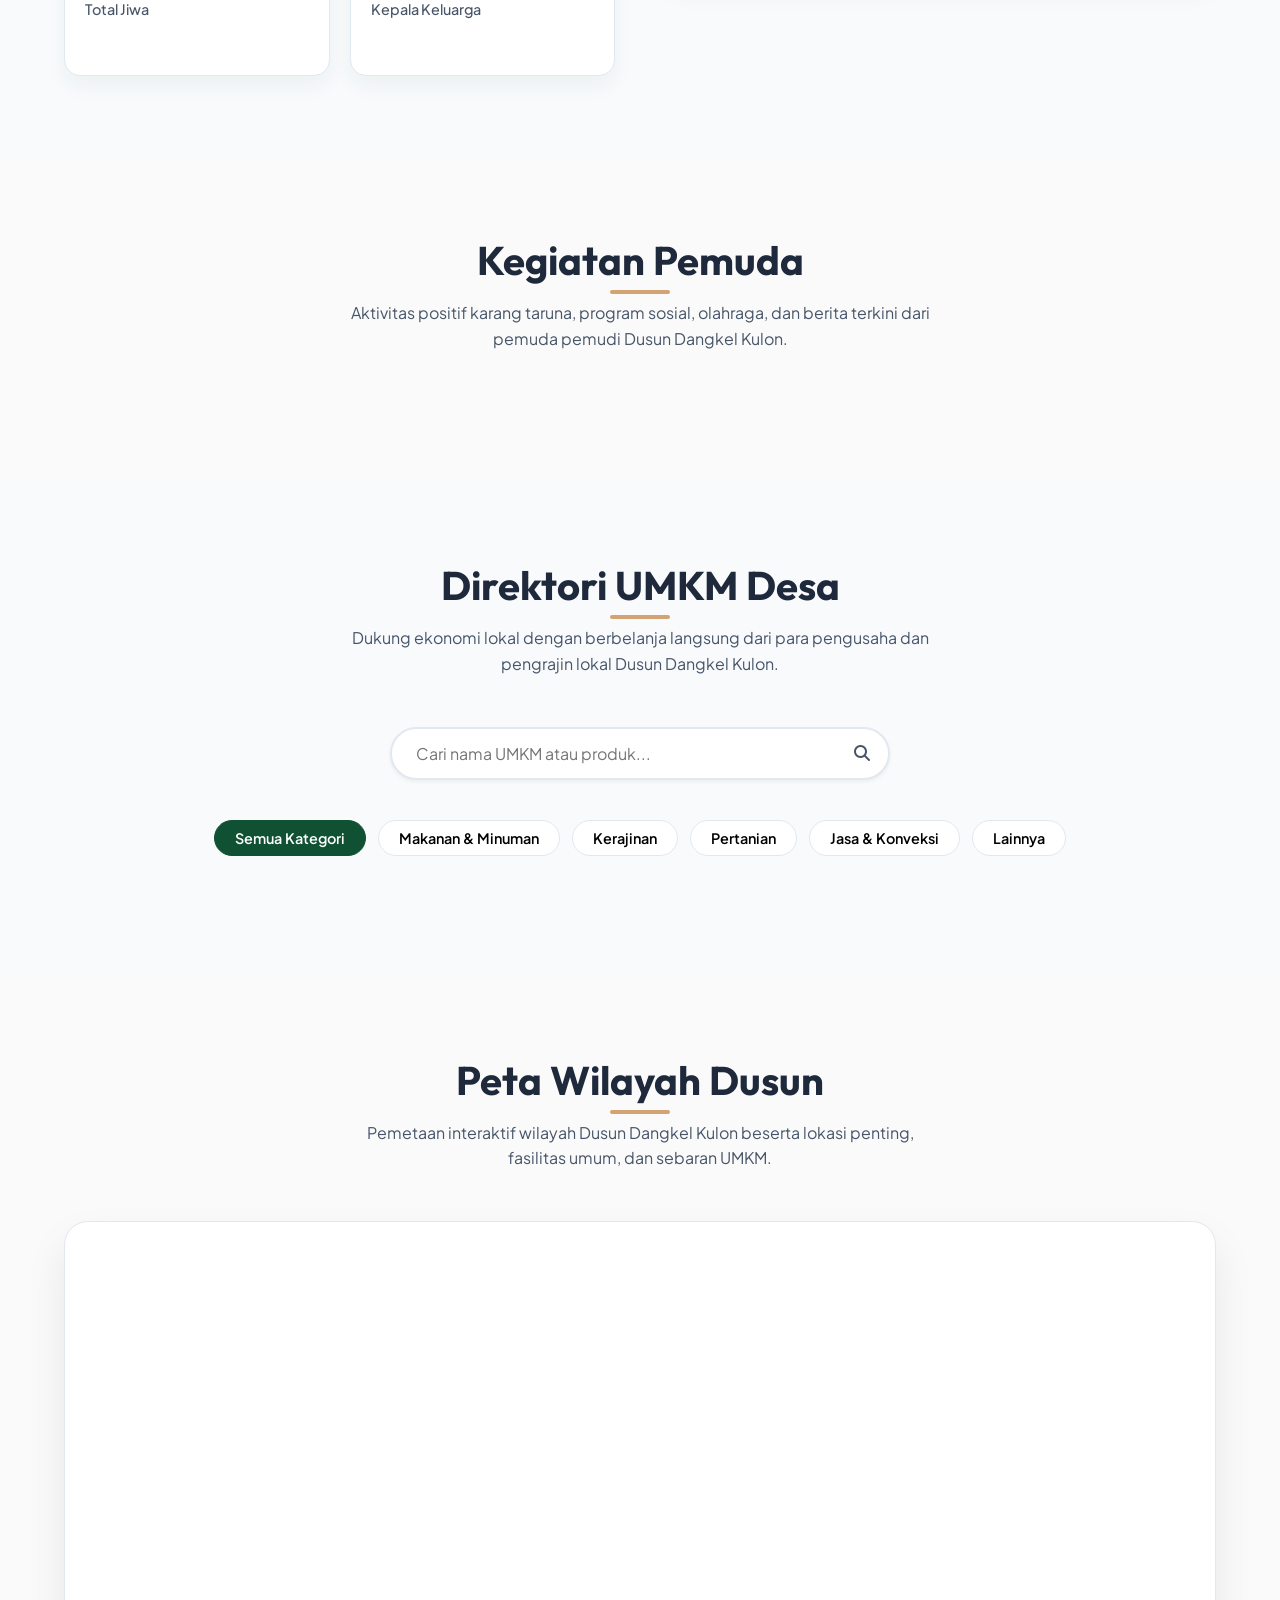
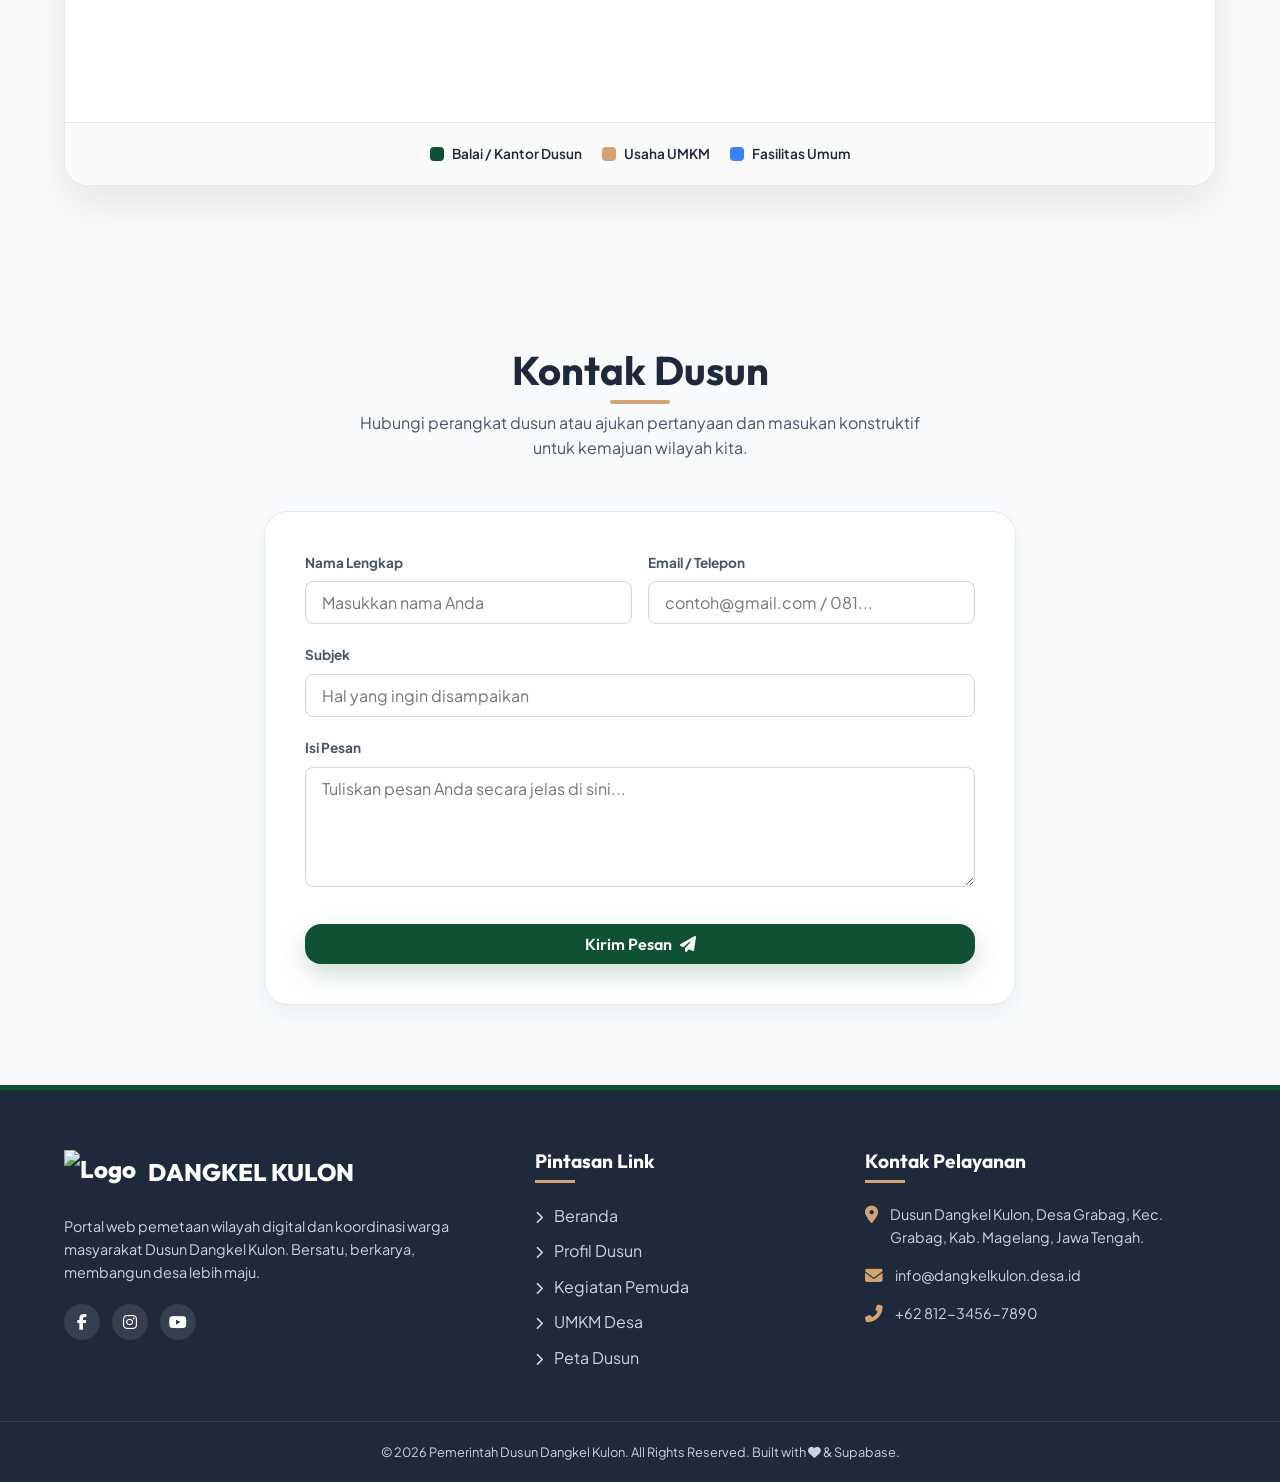
==== commit c120aa3f: "chore: bump app.js version to 3 to invalidate cache" ====
--- a/dashboard.html
+++ b/dashboard.html
@@ -49,7 +49,7 @@
   <script src="https://unpkg.com/leaflet@1.9.4/dist/leaflet.js" integrity="sha256-20nQCchB9co0qIjJZRGuk2/Z9VM+kNiyxNV1lvTlZBo=" crossorigin=""></script>
   
   <!-- Main Script -->
-  <script src="app.js?v=2"></script>
+  <script src="app.js?v=3"></script>
 
 </body>
 </html>
--- a/style.css
+++ b/style.css
@@ -1514,6 +1514,22 @@
   html {
     font-size: 14px;
   }
+  .logo {
+    font-size: 1.25rem;
+  }
+  .logo img {
+    height: 35px;
+  }
+  .btn {
+    padding: 8px 16px;
+    font-size: 0.85rem;
+  }
+  .nav-actions {
+    gap: 8px;
+  }
+  #map {
+    height: 350px;
+  }
   .hero-content h1 {
     font-size: 2.8rem;
   }
@@ -1548,3 +1564,63 @@
     grid-template-columns: 1fr;
   }
 }
+
+/* 12. MODAL TABS & FORMS FOR LOGIN/REGISTER */
+.modal-tabs {
+  display: flex;
+  border-bottom: 2px solid var(--gray-200);
+  margin-bottom: 24px;
+  gap: 10px;
+}
+.modal-tab-btn {
+  flex: 1;
+  padding: 12px;
+  background: none;
+  border: none;
+  font-family: var(--font-header);
+  font-weight: 700;
+  font-size: 1rem;
+  color: var(--gray-600);
+  cursor: pointer;
+  border-bottom: 3px solid transparent;
+  transition: var(--transition-fast);
+  text-align: center;
+}
+.modal-tab-btn.active {
+  color: var(--primary);
+  border-bottom-color: var(--primary);
+}
+.modal-tab-content {
+  display: none;
+  text-align: left;
+}
+.modal-tab-content.active {
+  display: block;
+}
+
+/* 13. IMAGE PREVIEW FOR DASHBOARD UPLOADS */
+.image-preview-container {
+  margin-top: 12px;
+  padding: 12px;
+  background-color: var(--gray-50);
+  border: 1px dashed var(--gray-300);
+  border-radius: var(--border-radius-sm);
+  display: flex;
+  flex-direction: column;
+  align-items: center;
+  position: relative;
+  width: 100%;
+}
+.image-preview-container img {
+  max-width: 100%;
+  max-height: 160px;
+  border-radius: var(--border-radius-sm);
+  object-fit: contain;
+  border: 1px solid var(--gray-200);
+  margin-bottom: 8px;
+}
+.image-preview-container button {
+  font-size: 0.85rem;
+  padding: 6px 12px;
+}
+
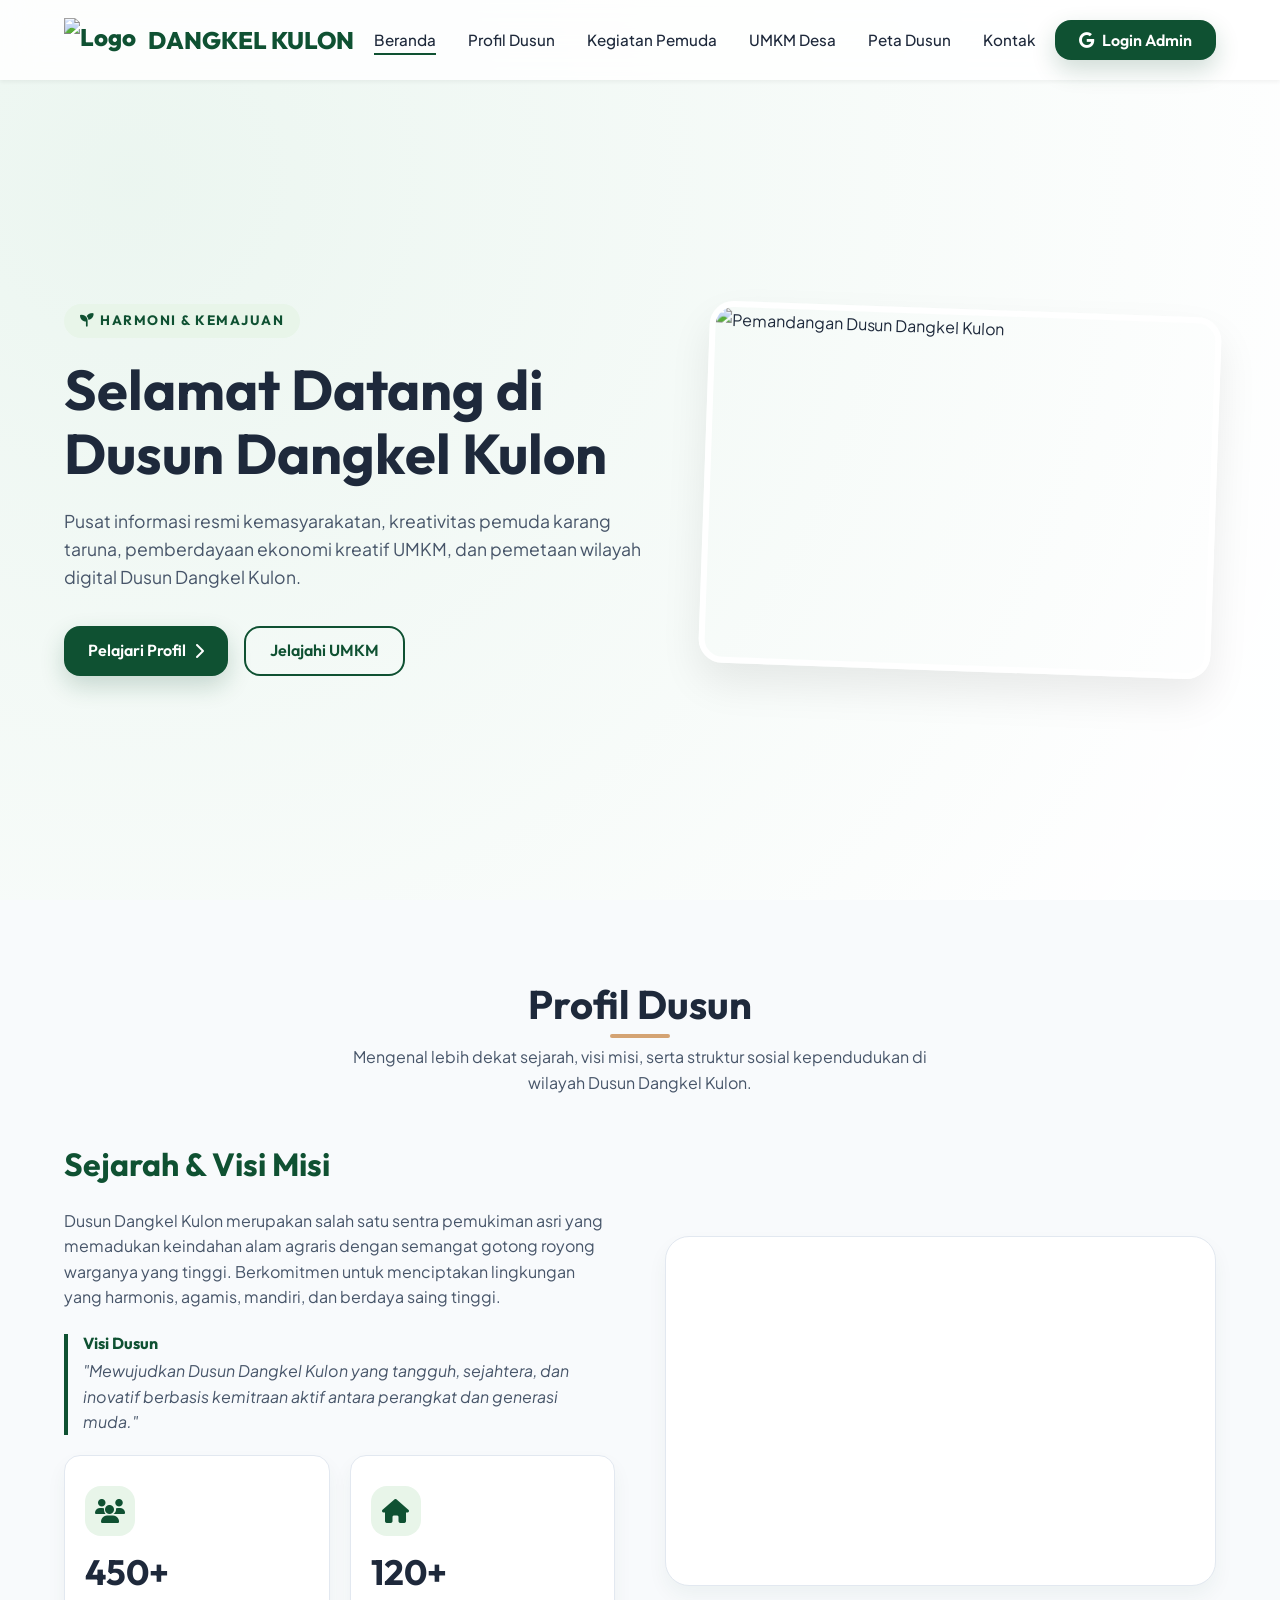
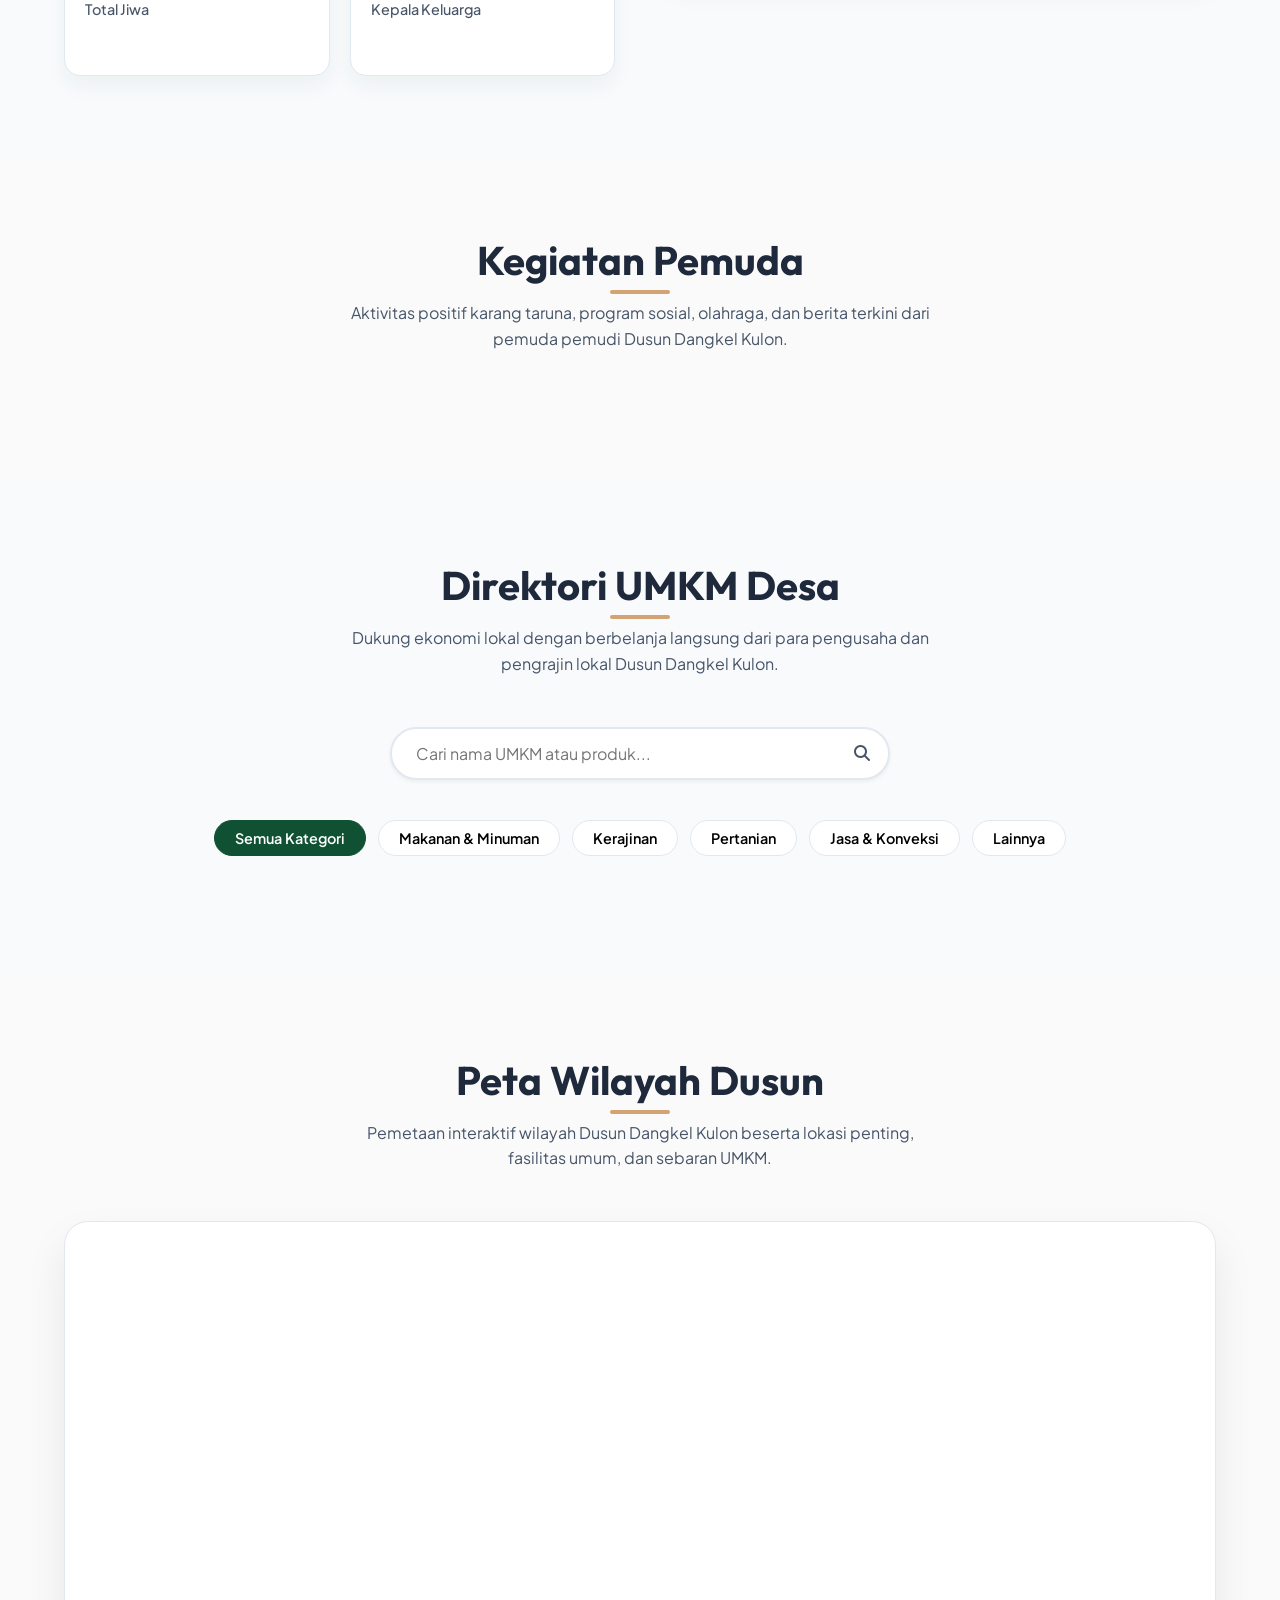
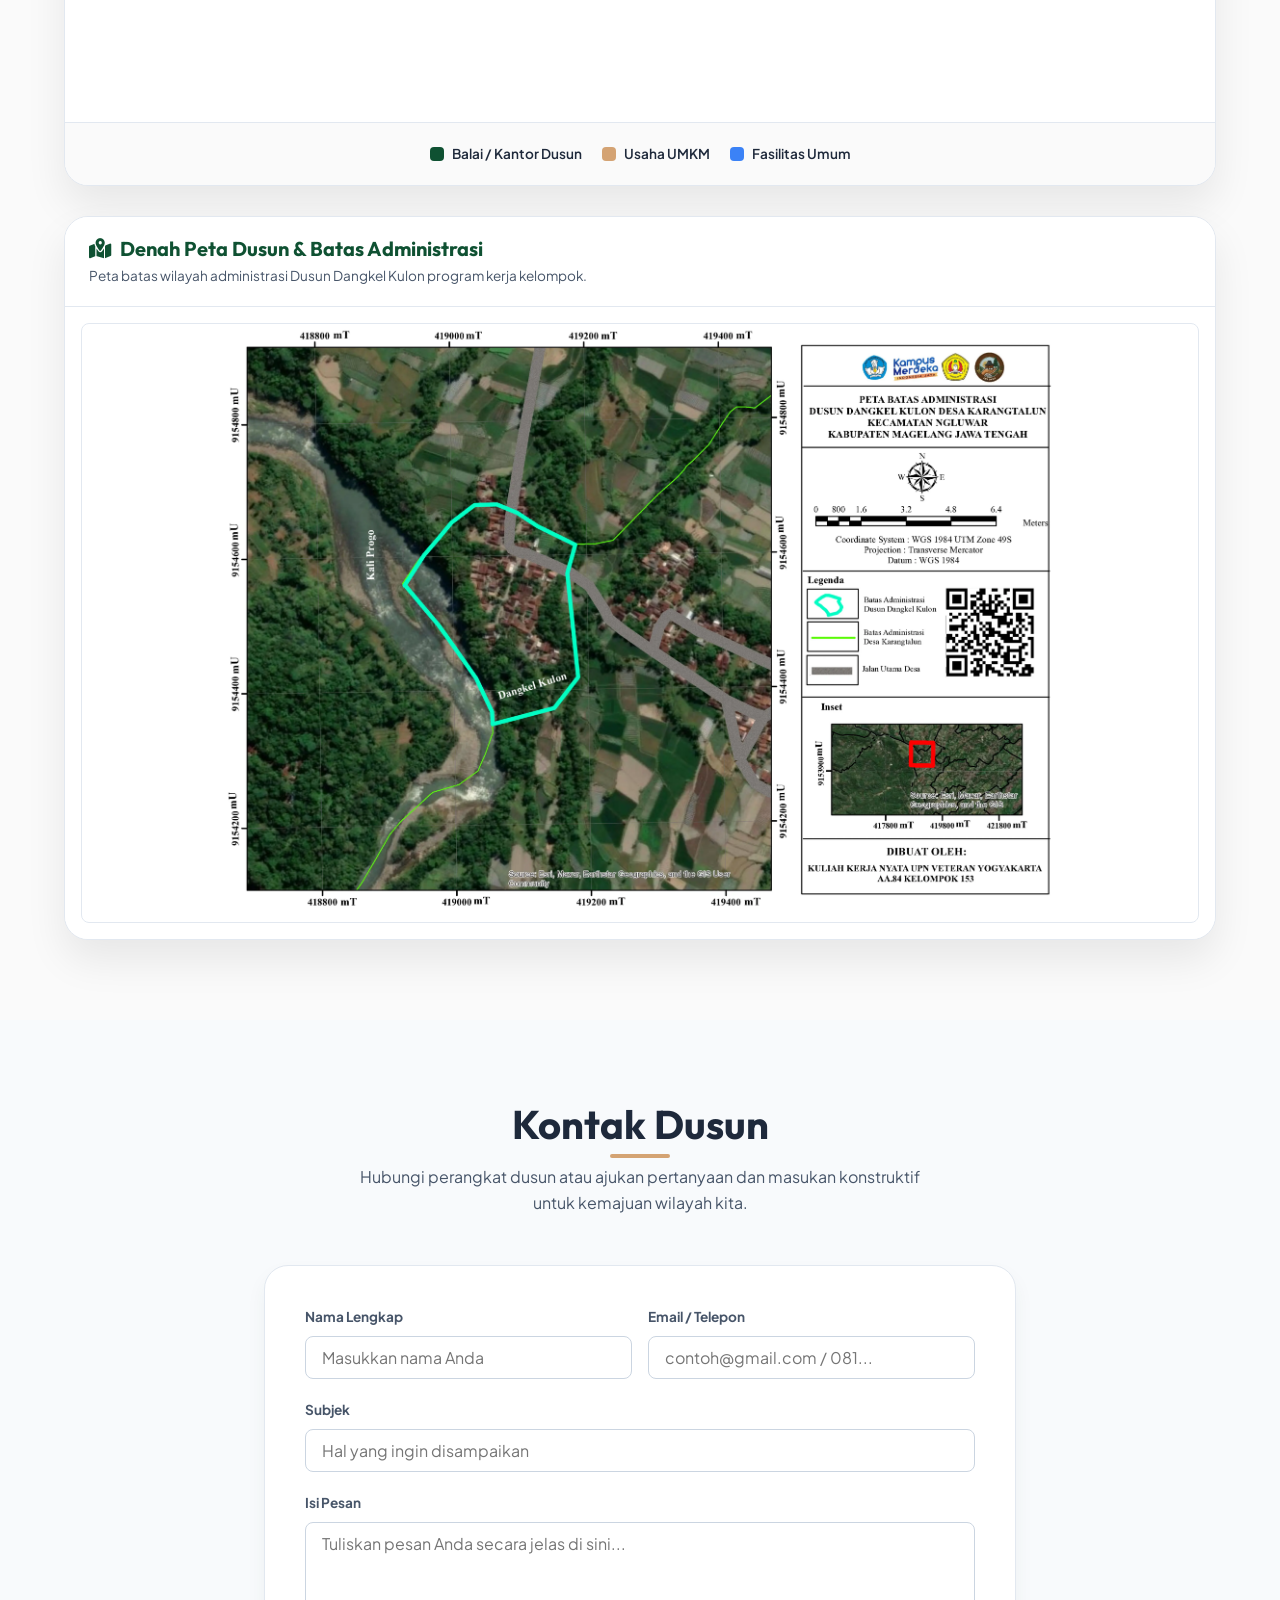
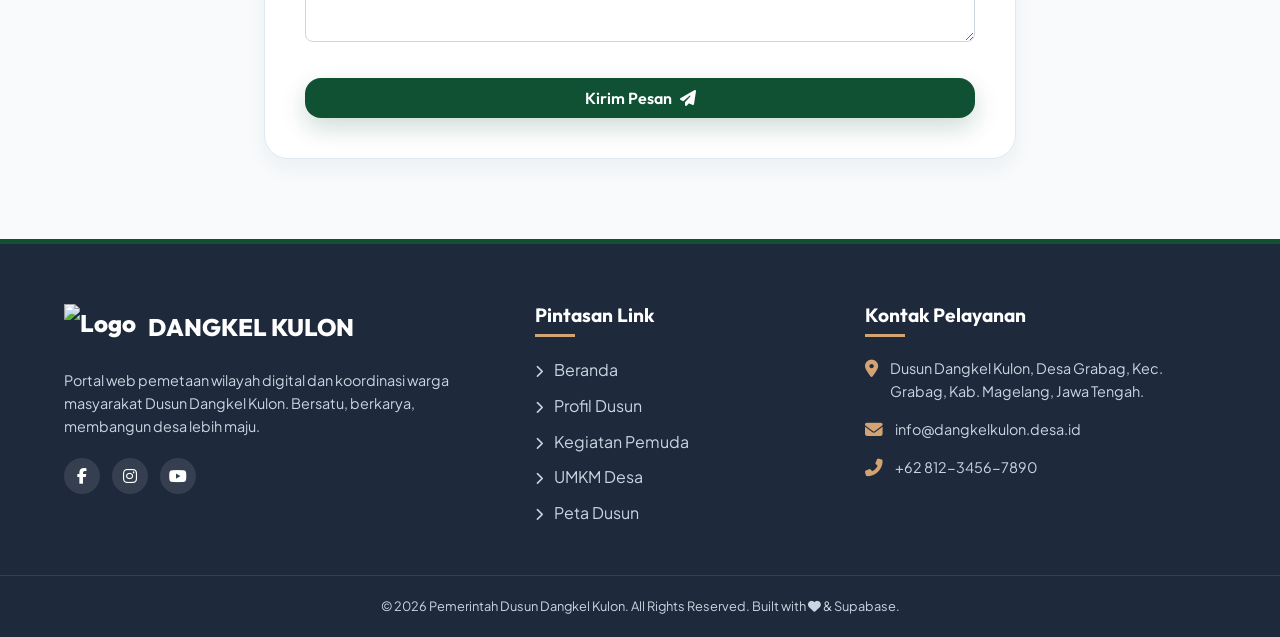
==== commit 88df25e7: "feat: implement responsive mobile sidebar navigation with overlay and mobile header" ====
--- a/dashboard.html
+++ b/dashboard.html
@@ -18,7 +18,7 @@
   <link rel="stylesheet" href="https://unpkg.com/leaflet@1.9.4/dist/leaflet.css" integrity="sha256-p4NxAoJBhIIN+hmNHrzRCf9tD/miZyoHS5obTRR9BMY=" crossorigin="" />
   
   <!-- Custom Stylesheet -->
-  <link rel="stylesheet" href="style.css">
+  <link rel="stylesheet" href="style.css?v=3">
 </head>
 <body>
 
--- a/style.css
+++ b/style.css
@@ -1496,18 +1496,41 @@
   .sidebar {
     width: 80px;
   }
+  .sidebar-brand {
+    padding: 0;
+    justify-content: center;
+  }
   .sidebar-brand h3,
+  .sidebar-brand .logo span,
   .sidebar-menu-link span,
   .sidebar-user-info {
     display: none;
   }
+  .sidebar-brand .logo img {
+    height: 30px;
+    margin: 0;
+  }
   .sidebar-menu-link {
     justify-content: center;
     padding: 12px;
   }
+  .sidebar-footer {
+    flex-direction: column;
+    padding: 15px 10px;
+    gap: 8px;
+    align-items: center;
+  }
   .dashboard-main {
     margin-left: 80px;
   }
+}
+
+/* Default state for mobile header and overlay on desktop */
+.dashboard-mobile-header {
+  display: none;
+}
+.sidebar-overlay {
+  display: none;
 }
 
 @media (max-width: 768px) {
@@ -1558,10 +1581,94 @@
     gap: 40px;
   }
   .dashboard-main {
-    padding: 20px;
+    margin-left: 0 !important;
+    margin-top: 60px;
+    padding: 20px 15px !important;
   }
   .form-row {
     grid-template-columns: 1fr;
+  }
+  
+  /* Mobile Sidebar Drawer */
+  .sidebar {
+    width: 260px !important;
+    left: -260px !important;
+    height: 100vh !important;
+    position: fixed !important;
+    z-index: 1000 !important;
+    transition: left var(--transition-normal) !important;
+  }
+  .sidebar.active {
+    left: 0 !important;
+  }
+  .sidebar-brand .logo span,
+  .sidebar-menu-link span,
+  .sidebar-user-info {
+    display: block !important;
+  }
+  .sidebar-menu-link {
+    justify-content: flex-start !important;
+    padding: 12px 16px !important;
+  }
+  .sidebar-brand {
+    padding: 0 24px !important;
+    justify-content: flex-start !important;
+  }
+  .sidebar-footer {
+    flex-direction: row !important;
+    padding: 20px 24px !important;
+    gap: 12px !important;
+    align-items: center !important;
+  }
+  
+  /* Mobile Sidebar Overlay */
+  .sidebar-overlay {
+    position: fixed;
+    top: 0;
+    left: 0;
+    width: 100vw;
+    height: 100vh;
+    background-color: rgba(0, 0, 0, 0.5);
+    z-index: 999;
+    display: none;
+  }
+  .sidebar-overlay.active {
+    display: block;
+  }
+  
+  /* Mobile Top Header for Dashboard */
+  .dashboard-mobile-header {
+    display: flex !important;
+    align-items: center;
+    justify-content: space-between;
+    height: 60px;
+    background-color: var(--dark);
+    color: var(--white);
+    padding: 0 20px;
+    position: fixed;
+    top: 0;
+    left: 0;
+    width: 100%;
+    z-index: 900;
+    box-shadow: var(--shadow-sm);
+    box-sizing: border-box;
+  }
+  .mobile-menu-toggle {
+    background: none;
+    border: none;
+    color: var(--white);
+    font-size: 1.5rem;
+    cursor: pointer;
+    padding: 5px;
+    display: flex;
+    align-items: center;
+    justify-content: center;
+  }
+  .dashboard-header h1 {
+    font-size: 1.5rem !important;
+  }
+  .dashboard-header p {
+    font-size: 0.85rem !important;
   }
 }
 
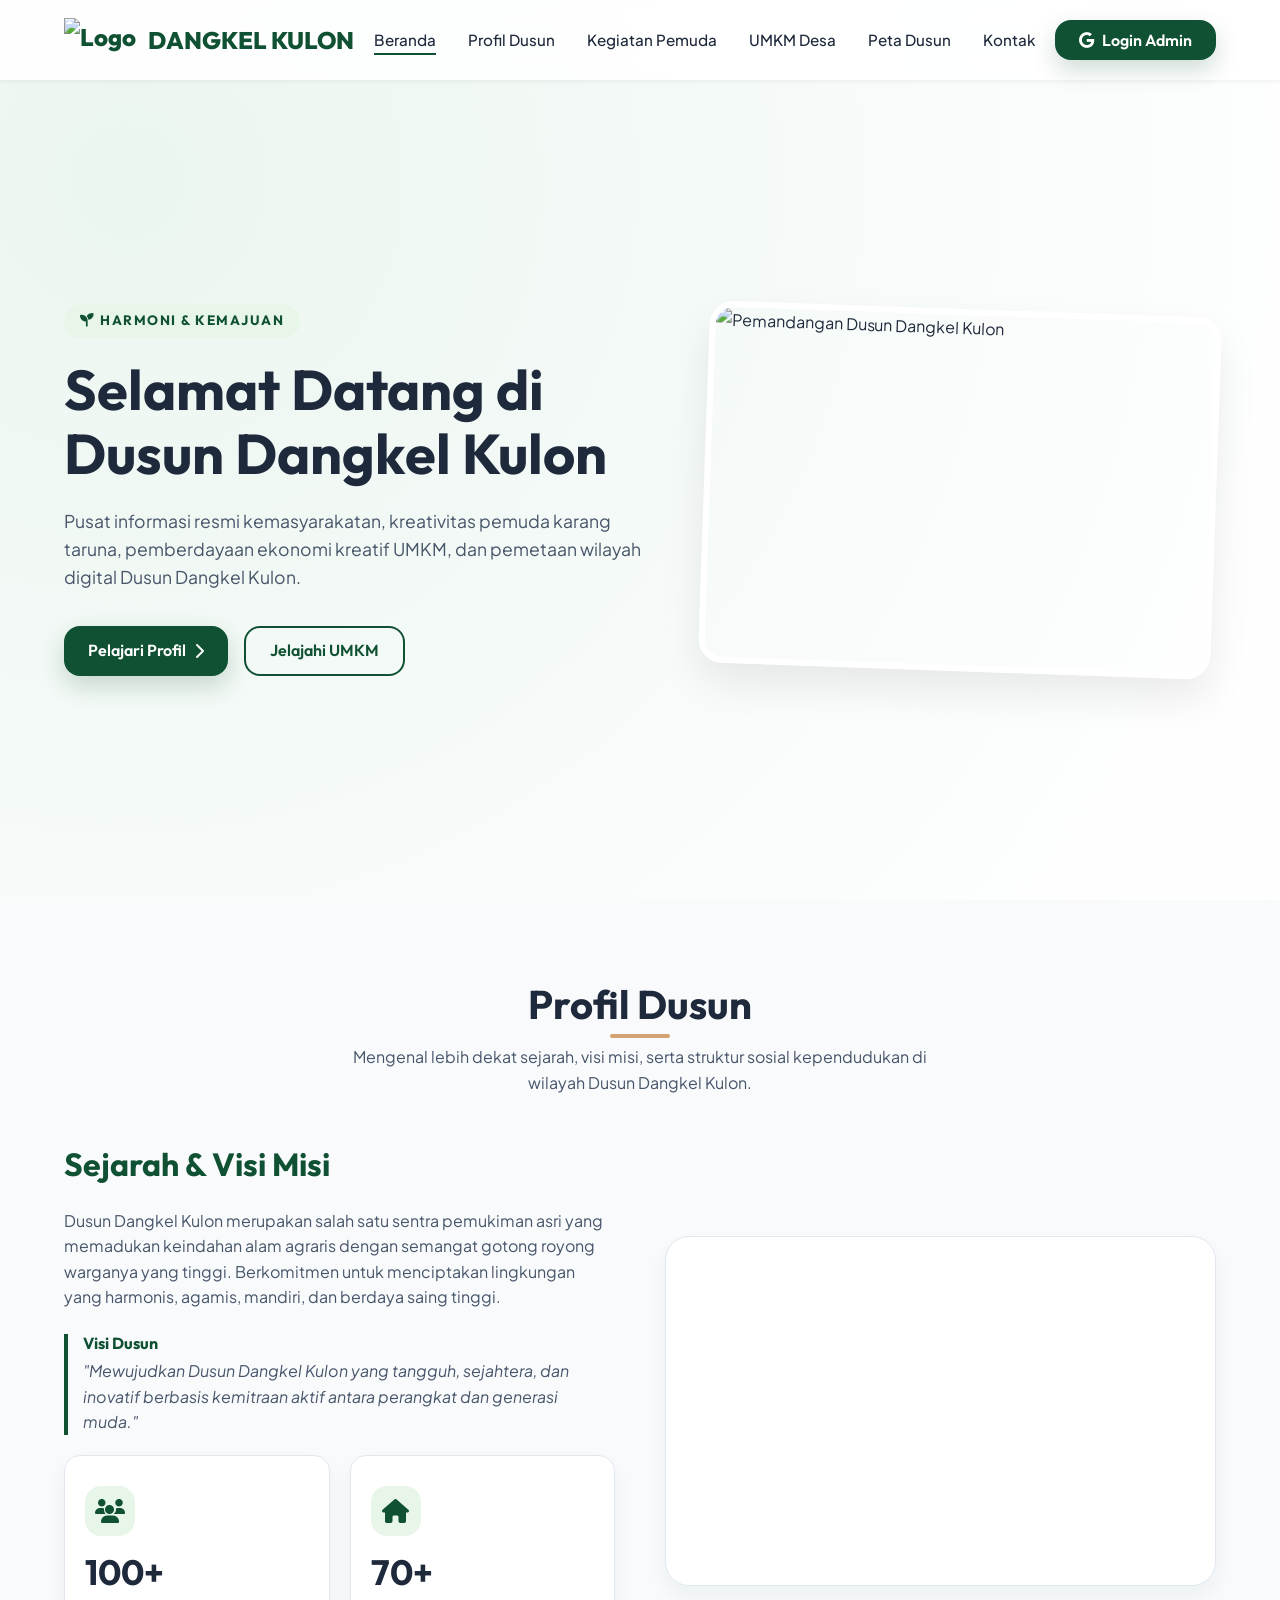
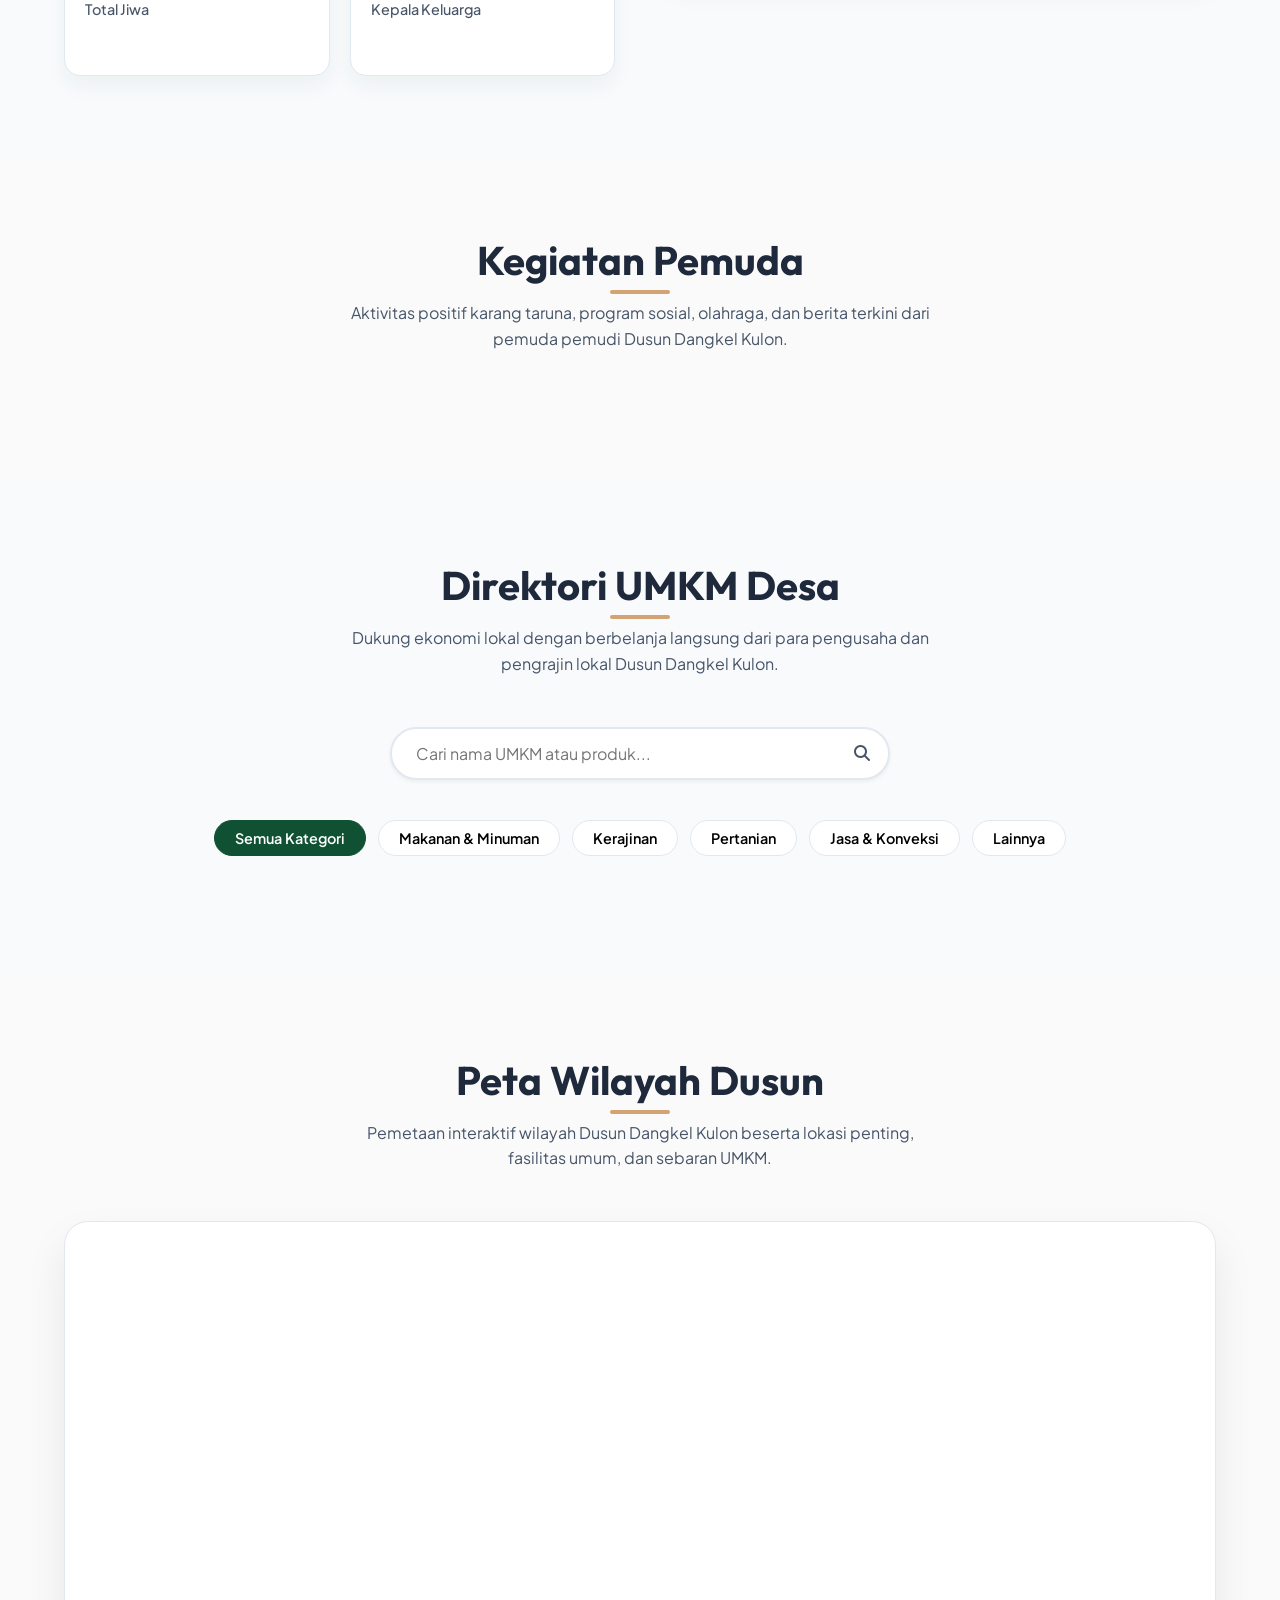
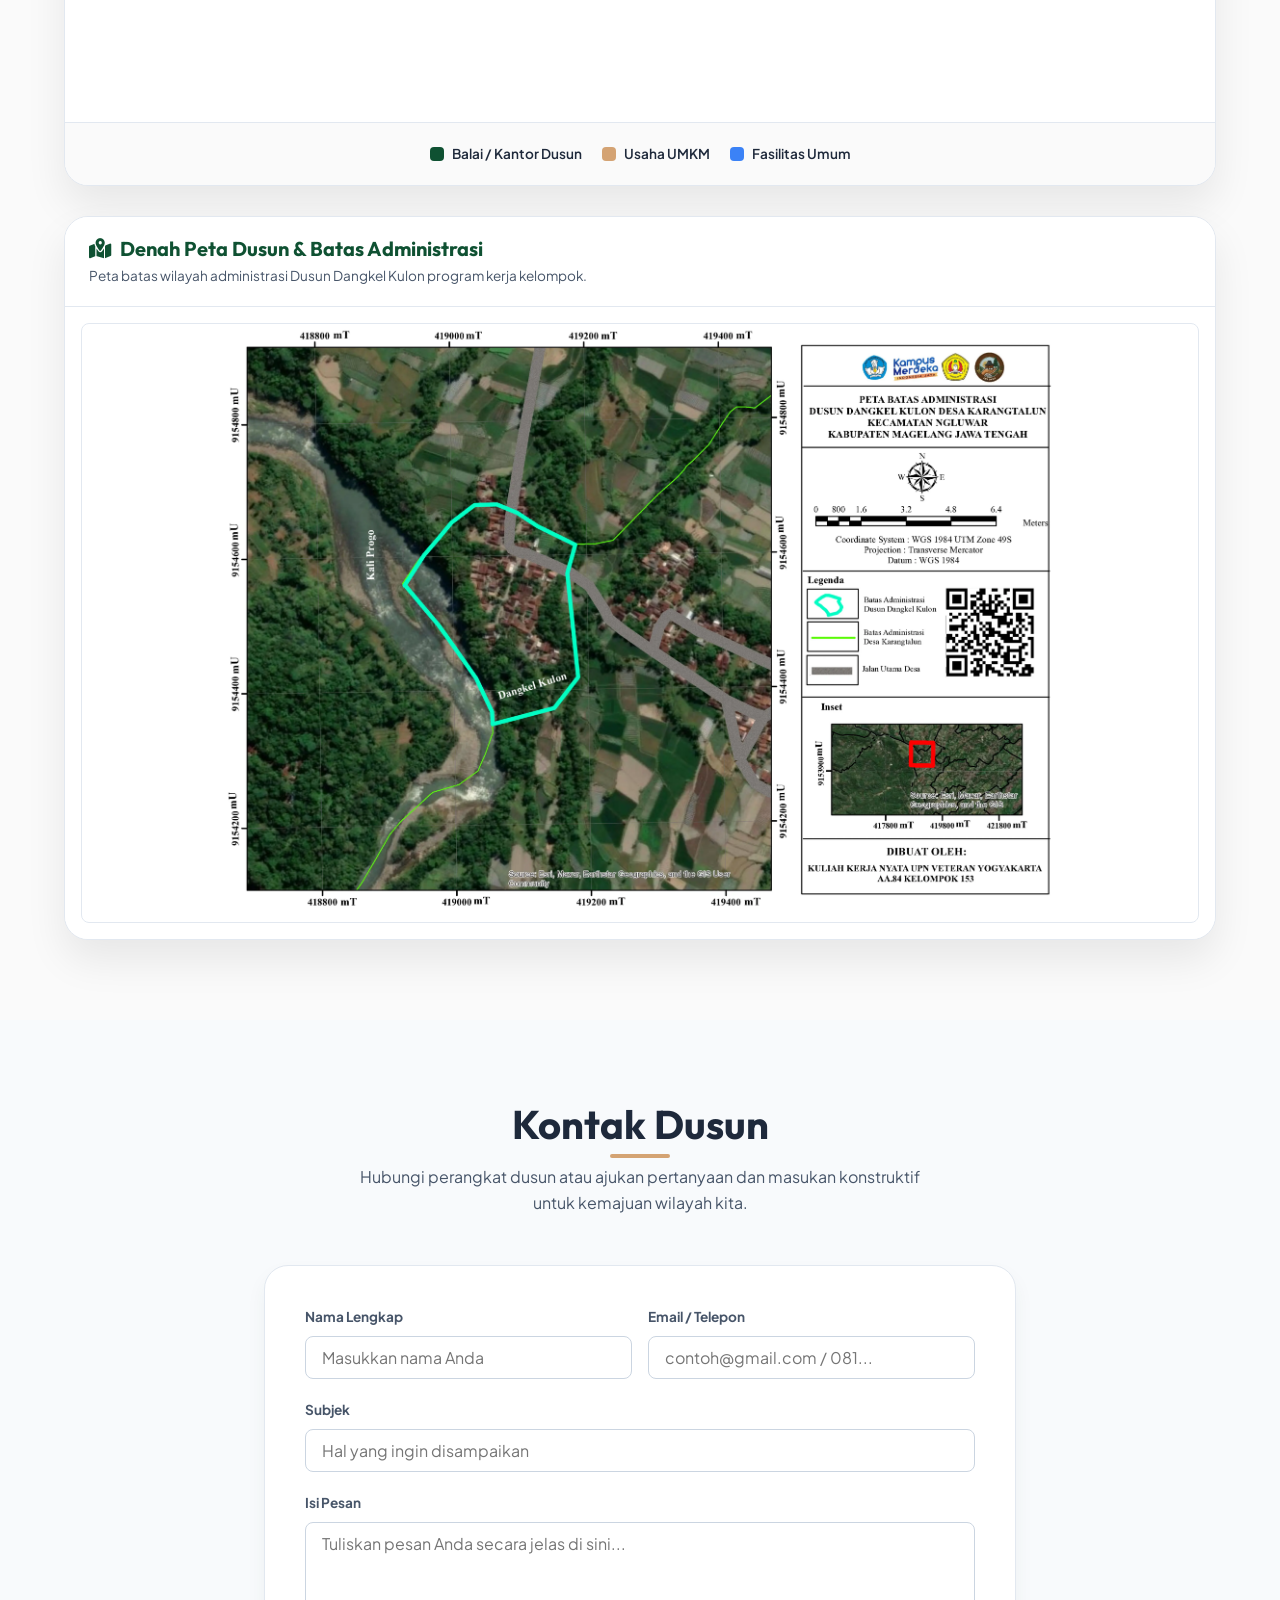
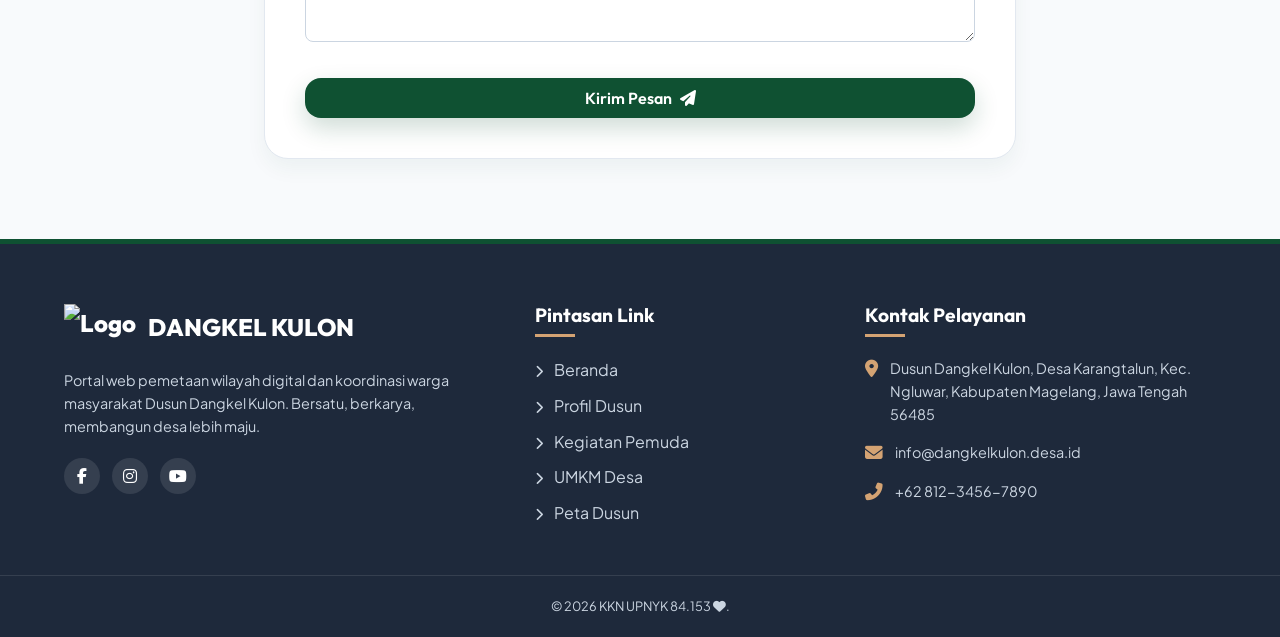
==== commit e2ded339: "feat: add dynamic contact settings management panel to dashboard with database integration" ====
--- a/dashboard.html
+++ b/dashboard.html
@@ -18,7 +18,7 @@
   <link rel="stylesheet" href="https://unpkg.com/leaflet@1.9.4/dist/leaflet.css" integrity="sha256-p4NxAoJBhIIN+hmNHrzRCf9tD/miZyoHS5obTRR9BMY=" crossorigin="" />
   
   <!-- Custom Stylesheet -->
-  <link rel="stylesheet" href="style.css?v=3">
+  <link rel="stylesheet" href="style.css?v=9">
 </head>
 <body>
 
@@ -49,7 +49,7 @@
   <script src="https://unpkg.com/leaflet@1.9.4/dist/leaflet.js" integrity="sha256-20nQCchB9co0qIjJZRGuk2/Z9VM+kNiyxNV1lvTlZBo=" crossorigin=""></script>
   
   <!-- Main Script -->
-  <script src="app.js?v=3"></script>
+  <script src="app.js?v=9"></script>
 
 </body>
 </html>
--- a/style.css
+++ b/style.css
@@ -57,6 +57,12 @@
   padding: 0;
 }
 
+html, body {
+  max-width: 100%;
+  width: 100%;
+  overflow-x: hidden;
+}
+
 html {
   scroll-behavior: smooth;
   font-size: 16px;
@@ -67,7 +73,6 @@
   color: var(--dark);
   background-color: var(--light);
   line-height: 1.6;
-  overflow-x: hidden;
   -webkit-font-smoothing: antialiased;
 }
 
@@ -1033,6 +1038,20 @@
   margin-bottom: 40px;
 }
 
+.dash-panel-header {
+  display: flex;
+  justify-content: space-between;
+  align-items: center;
+  margin-bottom: 20px;
+  gap: 12px;
+}
+
+.peta-settings-grid {
+  display: grid;
+  grid-template-columns: 1fr 1fr;
+  gap: 24px;
+}
+
 .dashboard-header h1 {
   font-size: 2rem;
 }
@@ -1326,6 +1345,25 @@
   box-shadow: 0 0 0 3px rgba(15, 81, 50, 0.1);
 }
 
+.form-control-sm {
+  width: auto;
+  min-width: 140px;
+  max-width: 100%;
+  padding: 6px 12px;
+  font-size: 0.8rem;
+  border-radius: var(--border-radius-sm);
+  border: 1px solid var(--gray-300);
+  background-color: var(--white);
+  color: var(--dark);
+  font-family: inherit;
+  outline: none;
+  transition: var(--transition-fast);
+}
+
+.form-control-sm:focus {
+  border-color: var(--primary);
+}
+
 textarea.form-control {
   resize: vertical;
   min-height: 120px;
@@ -1534,8 +1572,15 @@
 }
 
 @media (max-width: 768px) {
+  html, body {
+    max-width: 100%;
+    overflow-x: hidden;
+  }
   html {
     font-size: 14px;
+  }
+  .section {
+    padding: 50px 0 !important;
   }
   .logo {
     font-size: 1.25rem;
@@ -1554,7 +1599,30 @@
     height: 350px;
   }
   .hero-content h1 {
-    font-size: 2.8rem;
+    font-size: 2.2rem !important;
+  }
+  .hero-image-wrapper {
+    max-width: 100% !important;
+    width: 100% !important;
+    transform: none !important;
+  }
+  .hero-image-wrapper img {
+    width: 100% !important;
+    max-width: 100% !important;
+    height: auto !important;
+  }
+  .profile-grid {
+    grid-template-columns: 1fr;
+    gap: 30px;
+  }
+  .stats-container {
+    grid-template-columns: 1fr !important;
+  }
+  .news-grid {
+    grid-template-columns: 1fr !important;
+  }
+  .umkm-grid {
+    grid-template-columns: 1fr !important;
   }
   .nav-links {
     position: fixed;
@@ -1568,6 +1636,7 @@
     gap: 24px;
     transition: var(--transition-normal);
     box-shadow: var(--shadow-lg);
+    overflow-y: auto;
     border-top: 1px solid var(--gray-200);
   }
   .nav-links.active {
@@ -1626,14 +1695,36 @@
     position: fixed;
     top: 0;
     left: 0;
-    width: 100vw;
-    height: 100vh;
+    right: 0;
+    bottom: 0;
     background-color: rgba(0, 0, 0, 0.5);
     z-index: 999;
     display: none;
   }
   .sidebar-overlay.active {
     display: block;
+  }
+  
+  /* Mobile Panel Headers & Peta Settings Grid */
+  .dash-panel-header {
+    flex-direction: column !important;
+    align-items: stretch !important;
+    gap: 10px !important;
+  }
+  .dash-panel-header h3 {
+    margin-bottom: 0 !important;
+  }
+  .dash-panel-header .btn {
+    width: 100% !important;
+    justify-content: center !important;
+    display: inline-flex;
+    align-items: center;
+    gap: 6px;
+  }
+  
+  .peta-settings-grid {
+    grid-template-columns: 1fr !important;
+    gap: 16px !important;
   }
   
   /* Mobile Top Header for Dashboard */
